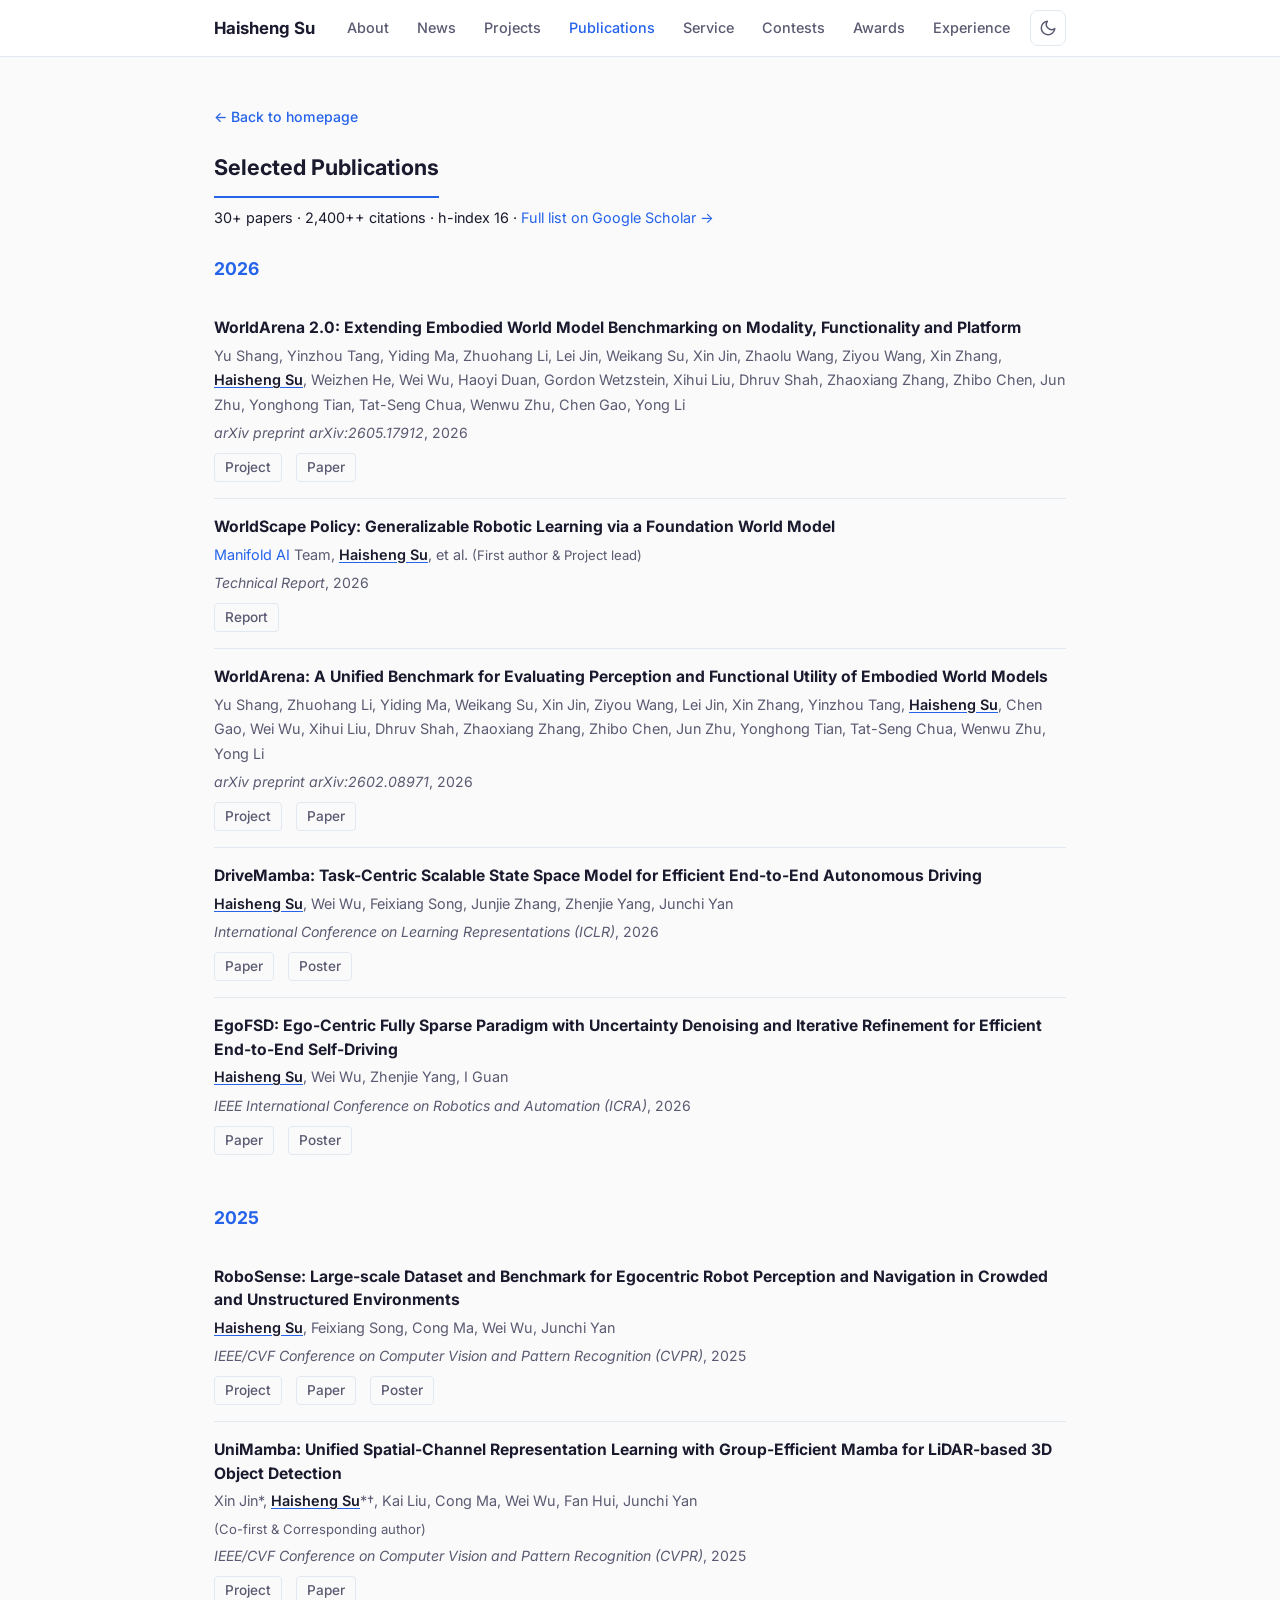
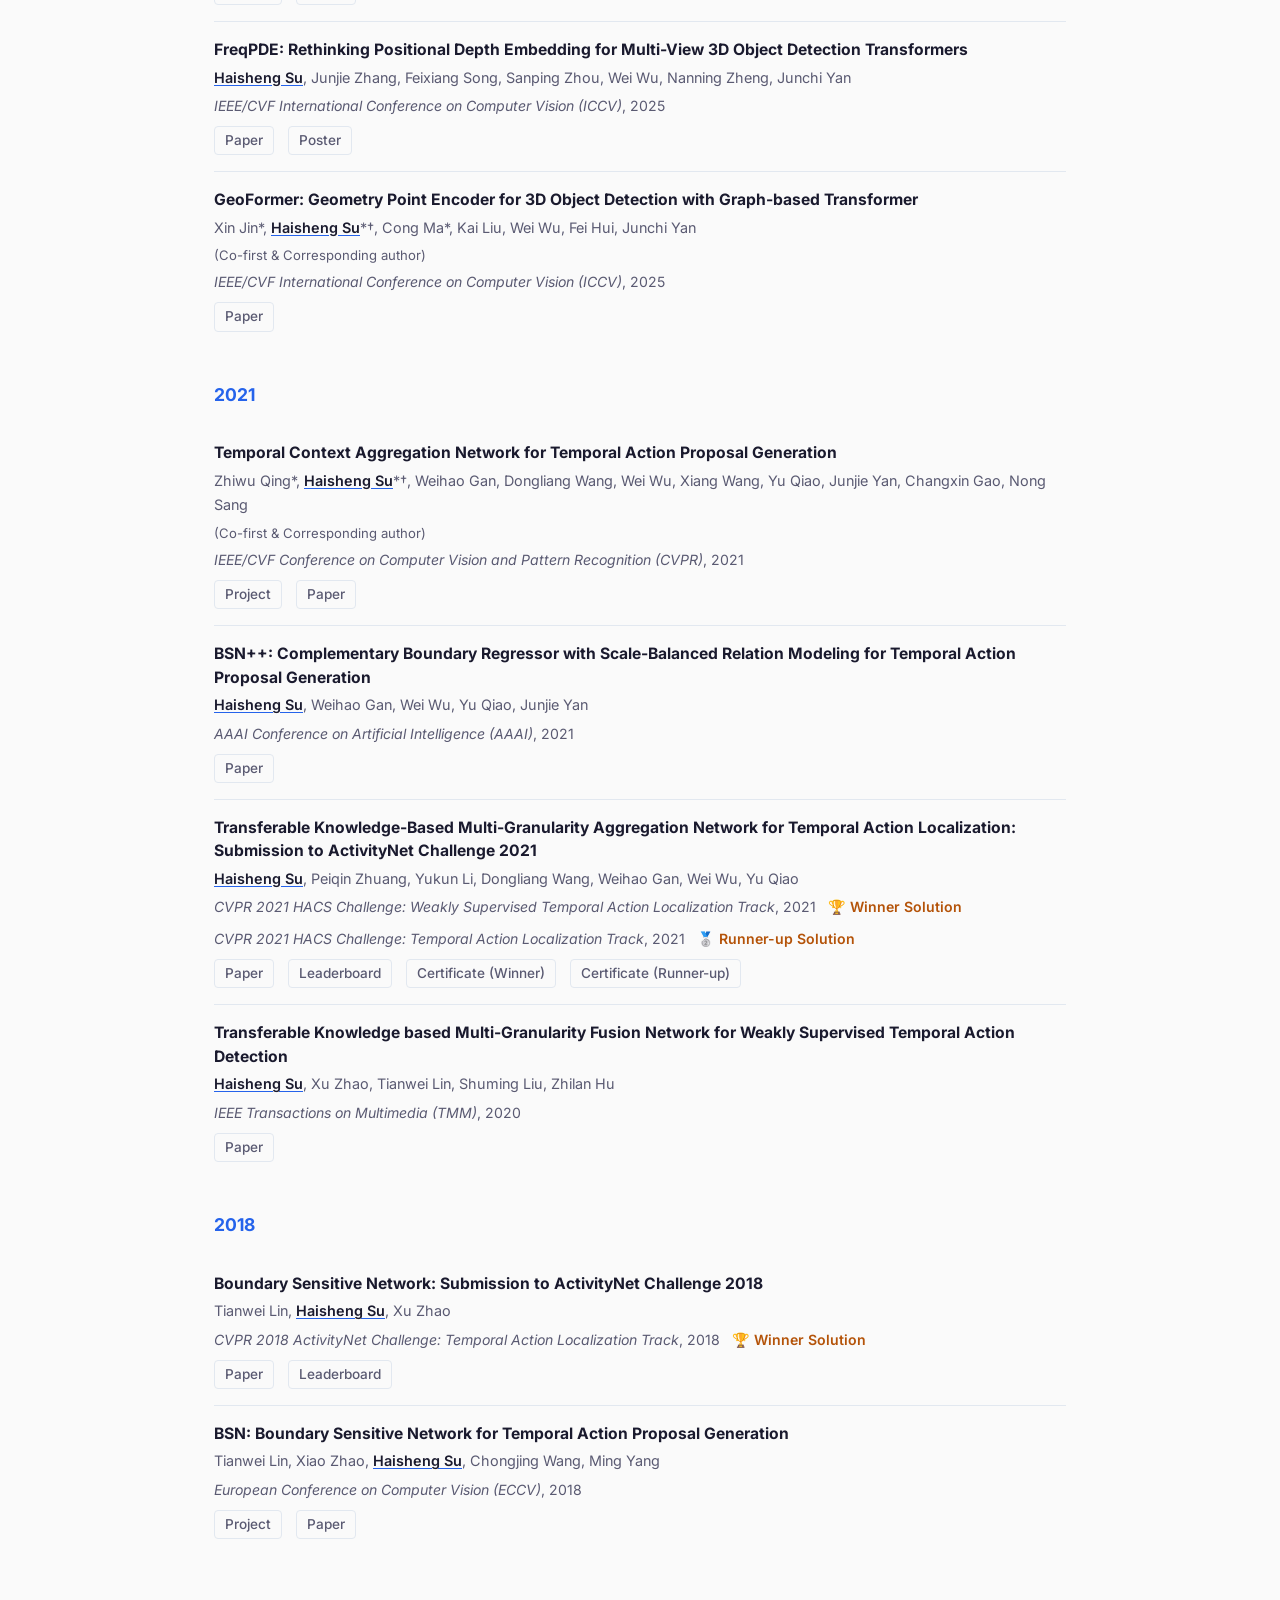
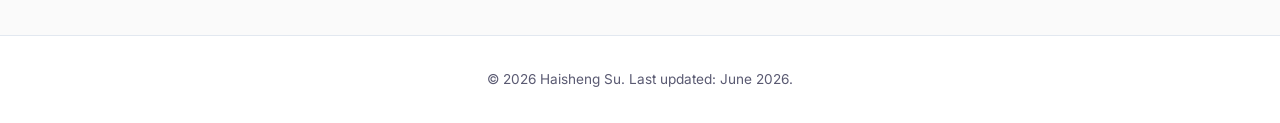
==== publications.html @ 778951d4 "update" ====
<!DOCTYPE html>
<html lang="en">
<head>
  <meta charset="UTF-8">
  <meta name="viewport" content="width=device-width, initial-scale=1.0">
  <meta name="description" content="Publications by Haisheng Su — Computer Vision, Autonomous Driving, and Embodied AI">
  <meta property="og:title" content="Selected Publications | Haisheng Su">
  <meta property="og:description" content="Full publication list — 30+ papers, 2,400++ citations">
  <meta property="og:image" content="assets/avatar.jpg">
  <title>Selected Publications | Haisheng Su</title>
  <link rel="icon" href="assets/avatar.jpg" type="image/jpeg">
  <link rel="stylesheet" href="css/style.css">
  <link rel="preconnect" href="https://fonts.googleapis.com">
  <link rel="preconnect" href="https://fonts.gstatic.com" crossorigin>
  <link href="https://fonts.googleapis.com/css2?family=Inter:wght@400;500;600;700&family=Noto+Sans+SC:wght@400;500;600;700&display=swap" rel="stylesheet">
  <script>
    (function () {
      if (localStorage.getItem('theme') === 'dark') {
        document.documentElement.setAttribute('data-theme', 'dark');
      }
    })();
  </script>
</head>
<body>
  <header class="site-header">
    <nav class="nav">
      <a href="index.html" class="nav-logo">Haisheng Su</a>
      <ul class="nav-links">
        <li><a href="index.html#about">About</a></li>
        <li><a href="index.html#news">News</a></li>
        <li><a href="index.html#projects">Projects</a></li>
        <li><a href="publications.html" class="nav-current">Publications</a></li>
        <li><a href="index.html#service">Service</a></li>
        <li><a href="index.html#contests">Contests</a></li>
        <li><a href="index.html#awards">Awards</a></li>
        <li><a href="index.html#experience">Experience</a></li>
      </ul>
      <div class="nav-actions">
        <button type="button" class="theme-toggle" aria-label="Switch to dark mode" aria-pressed="false" title="Toggle dark mode">
          <svg class="theme-toggle-icon theme-toggle-icon--moon" viewBox="0 0 24 24" aria-hidden="true">
            <path d="M21 12.79A9 9 0 1 1 11.21 3 7 7 0 0 0 21 12.79z"></path>
          </svg>
          <svg class="theme-toggle-icon theme-toggle-icon--sun" viewBox="0 0 24 24" aria-hidden="true">
            <circle cx="12" cy="12" r="5"></circle>
            <line x1="12" y1="1" x2="12" y2="3"></line>
            <line x1="12" y1="21" x2="12" y2="23"></line>
            <line x1="4.22" y1="4.22" x2="5.64" y2="5.64"></line>
            <line x1="18.36" y1="18.36" x2="19.78" y2="19.78"></line>
            <line x1="1" y1="12" x2="3" y2="12"></line>
            <line x1="21" y1="12" x2="23" y2="12"></line>
            <line x1="4.22" y1="19.78" x2="5.64" y2="18.36"></line>
            <line x1="18.36" y1="5.64" x2="19.78" y2="4.22"></line>
          </svg>
        </button>
        <button class="nav-toggle" aria-label="Toggle menu" aria-expanded="false">
          <span></span><span></span><span></span>
        </button>
      </div>
    </nav>
  </header>

  <main>
    <section class="section">
      <div class="container">
        <p class="page-back"><a href="index.html">← Back to homepage</a></p>
        <h1 class="section-title">Selected Publications</h1>
        <p class="section-subtitle">
          30+ papers · 2,400++ citations · h-index 16 ·
          <a href="https://scholar.google.com/citations?user=OFrMZh8AAAAJ" target="_blank" rel="noopener">Full list on Google Scholar →</a>
        </p>
        <div class="pub-group">
          <h3 class="pub-year">2026</h3>
          <article class="pub-item">
            <div class="pub-title">
              <strong>WorldArena 2.0: Extending Embodied World Model Benchmarking on Modality, Functionality and Platform</strong>
            </div>
            <div class="pub-authors">
              Yu Shang, Yinzhou Tang, Yiding Ma, Zhuohang Li, Lei Jin, Weikang Su, Xin Jin, Zhaolu Wang, Ziyou Wang, Xin Zhang, <span class="author-me">Haisheng Su</span>, Weizhen He, Wei Wu, Haoyi Duan, Gordon Wetzstein, Xihui Liu, Dhruv Shah, Zhaoxiang Zhang, Zhibo Chen, Jun Zhu, Yonghong Tian, Tat-Seng Chua, Wenwu Zhu, Chen Gao, Yong Li
            </div>
            <div class="pub-venue"><em>arXiv preprint arXiv:2605.17912</em>, 2026</div>
            <div class="pub-links">
              <a href="https://world-arena.ai/" target="_blank" rel="noopener">Project</a>
              <a href="https://arxiv.org/pdf/2605.17912v1" target="_blank" rel="noopener">Paper</a>
            </div>
          </article>
          <article class="pub-item">
            <div class="pub-title">
              <strong>WorldScape Policy: Generalizable Robotic Learning via a Foundation World Model</strong>
            </div>
            <div class="pub-authors">
              <a href="https://manifoldai.cn/" target="_blank" rel="noopener">Manifold AI</a> Team, <span class="author-me">Haisheng Su</span>, et al. <span class="pub-authors-note-inline">(First author &amp; Project lead)</span>
            </div>
            <div class="pub-venue"><em>Technical Report</em>, 2026</div>
            <div class="pub-links">
              <a href="#">Report</a>
            </div>
          </article>
          <article class="pub-item">
            <div class="pub-title">
              <strong>WorldArena: A Unified Benchmark for Evaluating Perception and Functional Utility of Embodied World Models</strong>
            </div>
            <div class="pub-authors">
              Yu Shang, Zhuohang Li, Yiding Ma, Weikang Su, Xin Jin, Ziyou Wang, Lei Jin, Xin Zhang, Yinzhou Tang, <span class="author-me">Haisheng Su</span>, Chen Gao, Wei Wu, Xihui Liu, Dhruv Shah, Zhaoxiang Zhang, Zhibo Chen, Jun Zhu, Yonghong Tian, Tat-Seng Chua, Wenwu Zhu, Yong Li
            </div>
            <div class="pub-venue"><em>arXiv preprint arXiv:2602.08971</em>, 2026</div>
            <div class="pub-links">
              <a href="https://world-arena.ai/" target="_blank" rel="noopener">Project</a>
              <a href="https://arxiv.org/abs/2602.08971" target="_blank" rel="noopener">Paper</a>
            </div>
          </article>
          <article class="pub-item">
            <div class="pub-title">
              <strong>DriveMamba: Task-Centric Scalable State Space Model for Efficient End-to-End Autonomous Driving</strong>
            </div>
            <div class="pub-authors">
              <span class="author-me">Haisheng Su</span>, Wei Wu, Feixiang Song, Junjie Zhang, Zhenjie Yang, Junchi Yan
            </div>
            <div class="pub-venue"><em>International Conference on Learning Representations (ICLR)</em>, 2026</div>
            <div class="pub-links">
              <a href="https://arxiv.org/abs/2602.13301" target="_blank" rel="noopener">Paper</a>
              <a href="assets/iclr2026_drivemamba_poster.pdf" target="_blank" rel="noopener">Poster</a>
            </div>
          </article>
          <article class="pub-item">
            <div class="pub-title">
              <strong>EgoFSD: Ego-Centric Fully Sparse Paradigm with Uncertainty Denoising and Iterative Refinement for Efficient End-to-End Self-Driving</strong>
            </div>
            <div class="pub-authors">
              <span class="author-me">Haisheng Su</span>, Wei Wu, Zhenjie Yang, I Guan
            </div>
            <div class="pub-venue"><em>IEEE International Conference on Robotics and Automation (ICRA)</em>, 2026</div>
            <div class="pub-links">
              <a href="https://arxiv.org/abs/2409.09777" target="_blank" rel="noopener">Paper</a>
              <a href="assets/icra2026_egofsd_poster.pdf" target="_blank" rel="noopener">Poster</a>
            </div>
          </article>
        </div>

        <div class="pub-group">
          <h3 class="pub-year">2025</h3>
          <article class="pub-item">
            <div class="pub-title">
              <strong>RoboSense: Large-scale Dataset and Benchmark for Egocentric Robot Perception and Navigation in Crowded and Unstructured Environments</strong>
            </div>
            <div class="pub-authors">
              <span class="author-me">Haisheng Su</span>, Feixiang Song, Cong Ma, Wei Wu, Junchi Yan
            </div>
            <div class="pub-venue"><em>IEEE/CVF Conference on Computer Vision and Pattern Recognition (CVPR)</em>, 2025</div>
            <div class="pub-links">
              <a href="https://github.com/suhaisheng/robosense" target="_blank" rel="noopener">Project</a>
              <a href="https://arxiv.org/abs/2408.15503" target="_blank" rel="noopener">Paper</a>
              <a href="assets/cvpr2025_robosense_poster.pdf" target="_blank" rel="noopener">Poster</a>
            </div>
          </article>
          <article class="pub-item">
            <div class="pub-title">
              <strong>UniMamba: Unified Spatial-Channel Representation Learning with Group-Efficient Mamba for LiDAR-based 3D Object Detection</strong>
            </div>
            <div class="pub-authors">
              Xin Jin*, <span class="author-me">Haisheng Su</span>*†, Kai Liu, Cong Ma, Wei Wu, Fan Hui, Junchi Yan
              <span class="pub-authors-note">(Co-first &amp; Corresponding author)</span>
            </div>
            <div class="pub-venue"><em>IEEE/CVF Conference on Computer Vision and Pattern Recognition (CVPR)</em>, 2025</div>
            <div class="pub-links">
              <a href="https://github.com/suhaisheng/UniMamba" target="_blank" rel="noopener">Project</a>
              <a href="https://arxiv.org/abs/2503.12009" target="_blank" rel="noopener">Paper</a>
            </div>
          </article>
          <article class="pub-item">
            <div class="pub-title">
              <strong>FreqPDE: Rethinking Positional Depth Embedding for Multi-View 3D Object Detection Transformers</strong>
            </div>
            <div class="pub-authors">
              <span class="author-me">Haisheng Su</span>, Junjie Zhang, Feixiang Song, Sanping Zhou, Wei Wu, Nanning Zheng, Junchi Yan
            </div>
            <div class="pub-venue"><em>IEEE/CVF International Conference on Computer Vision (ICCV)</em>, 2025</div>
            <div class="pub-links">
              <a href="#">Paper</a>
              <a href="assets/iccv2025_freqpde_poster.pdf" target="_blank" rel="noopener">Poster</a>
            </div>
          </article>
          <article class="pub-item">
            <div class="pub-title">
              <strong>GeoFormer: Geometry Point Encoder for 3D Object Detection with Graph-based Transformer</strong>
            </div>
            <div class="pub-authors">
              Xin Jin*, <span class="author-me">Haisheng Su</span>*†, Cong Ma*, Kai Liu, Wei Wu, Fei Hui, Junchi Yan
              <span class="pub-authors-note">(Co-first &amp; Corresponding author)</span>
            </div>
            <div class="pub-venue"><em>IEEE/CVF International Conference on Computer Vision (ICCV)</em>, 2025</div>
            <div class="pub-links">
              <a href="https://openaccess.thecvf.com/content/ICCV2025/papers/Jin_GeoFormer_Geometry_Point_Encoder_for_3D_Object_Detection_with_Graph-based_ICCV_2025_paper.pdf" target="_blank" rel="noopener">Paper</a>
            </div>
          </article>
        </div>

        <div class="pub-group">
          <h3 class="pub-year">2021</h3>
          <article class="pub-item">
            <div class="pub-title">
              <strong>Temporal Context Aggregation Network for Temporal Action Proposal Generation</strong>
            </div>
            <div class="pub-authors">
              Zhiwu Qing*, <span class="author-me">Haisheng Su</span>*†, Weihao Gan, Dongliang Wang, Wei Wu, Xiang Wang, Yu Qiao, Junjie Yan, Changxin Gao, Nong Sang
              <span class="pub-authors-note">(Co-first &amp; Corresponding author)</span>
            </div>
            <div class="pub-venue"><em>IEEE/CVF Conference on Computer Vision and Pattern Recognition (CVPR)</em>, 2021</div>
            <div class="pub-links">
              <a href="https://github.com/qinzhi-0110/Temporal-Context-Aggregation-Network-Pytorch" target="_blank" rel="noopener">Project</a>
              <a href="https://arxiv.org/abs/2103.13141" target="_blank" rel="noopener">Paper</a>
            </div>
          </article>
          <article class="pub-item">
            <div class="pub-title">
              <strong>BSN++: Complementary Boundary Regressor with Scale-Balanced Relation Modeling for Temporal Action Proposal Generation</strong>
            </div>
            <div class="pub-authors">
              <span class="author-me">Haisheng Su</span>, Weihao Gan, Wei Wu, Yu Qiao, Junjie Yan
            </div>
            <div class="pub-venue"><em>AAAI Conference on Artificial Intelligence (AAAI)</em>, 2021</div>
            <div class="pub-links">
              <a href="https://arxiv.org/abs/2009.07641" target="_blank" rel="noopener">Paper</a>
            </div>
          </article>
          <article class="pub-item">
            <div class="pub-title">
              <strong>Transferable Knowledge-Based Multi-Granularity Aggregation Network for Temporal Action Localization: Submission to ActivityNet Challenge 2021</strong>
            </div>
            <div class="pub-authors">
              <span class="author-me">Haisheng Su</span>, Peiqin Zhuang, Yukun Li, Dongliang Wang, Weihao Gan, Wei Wu, Yu Qiao
            </div>
            <div class="pub-venue">
              <em>CVPR 2021 HACS Challenge: Weakly Supervised Temporal Action Localization Track</em>, 2021
              <span class="pub-award">🏆 Winner Solution</span>
            </div>
            <div class="pub-venue">
              <em>CVPR 2021 HACS Challenge: Temporal Action Localization Track</em>, 2021
              <span class="pub-award">🥈 Runner-up Solution</span>
            </div>
            <div class="pub-links">
              <a href="http://hacs.csail.mit.edu/challenge/report_cvpr21/HaishengSu_hacs21_report.pdf" target="_blank" rel="noopener">Paper</a>
              <a href="http://hacs.csail.mit.edu/challenge.html" target="_blank" rel="noopener">Leaderboard</a>
              <a href="assets/certificates/cvpr2021_hacs_weakly_supervised_winner_certificate.pdf" target="_blank" rel="noopener">Certificate (Winner)</a>
              <a href="assets/certificates/cvpr2021_hacs_temporal_localization_runnerup_certificate.pdf" target="_blank" rel="noopener">Certificate (Runner-up)</a>
            </div>
          </article>
          <article class="pub-item">
            <div class="pub-title">
              <strong>Transferable Knowledge based Multi-Granularity Fusion Network for Weakly Supervised Temporal Action Detection</strong>
            </div>
            <div class="pub-authors">
              <span class="author-me">Haisheng Su</span>, Xu Zhao, Tianwei Lin, Shuming Liu, Zhilan Hu
            </div>
            <div class="pub-venue"><em>IEEE Transactions on Multimedia (TMM)</em>, 2020</div>
            <div class="pub-links">
              <a href="#">Paper</a>
            </div>
          </article>
        </div>

        <div class="pub-group">
          <h3 class="pub-year">2018</h3>
          <article class="pub-item">
            <div class="pub-title">
              <strong>Boundary Sensitive Network: Submission to ActivityNet Challenge 2018</strong>
            </div>
            <div class="pub-authors">
              Tianwei Lin, <span class="author-me">Haisheng Su</span>, Xu Zhao
            </div>
            <div class="pub-venue">
              <em>CVPR 2018 ActivityNet Challenge: Temporal Action Localization Track</em>, 2018
              <span class="pub-award">🏆 Winner Solution</span>
            </div>
            <div class="pub-links">
              <a href="#">Paper</a>
              <a href="https://arxiv.org/abs/1808.03766" target="_blank" rel="noopener">Leaderboard</a>
            </div>
          </article>
          <article class="pub-item">
            <div class="pub-title">
              <strong>BSN: Boundary Sensitive Network for Temporal Action Proposal Generation</strong>
            </div>
            <div class="pub-authors">
              Tianwei Lin, Xiao Zhao, <span class="author-me">Haisheng Su</span>, Chongjing Wang, Ming Yang
            </div>
            <div class="pub-venue"><em>European Conference on Computer Vision (ECCV)</em>, 2018</div>
            <div class="pub-links">
              <a href="https://github.com/wzmsltw/BSN-boundary-sensitive-network.pytorch" target="_blank" rel="noopener">Project</a>
              <a href="https://arxiv.org/abs/1806.02964" target="_blank" rel="noopener">Paper</a>
            </div>
          </article>
        </div>
      </div>
    </section>
  </main>

  <footer class="site-footer">
    <div class="container">
      <p>© 2026 Haisheng Su. Last updated: June 2026.</p>
    </div>
  </footer>

  <script src="js/main.js"></script>
</body>
</html>
---- css/style.css ----
/* ===== Variables ===== */
:root {
  --color-bg: #fafafa;
  --color-bg-alt: #f0f2f5;
  --color-surface: #ffffff;
  --color-text: #1a1a2e;
  --color-text-muted: #5a5a72;
  --color-accent: #2563eb;
  --color-accent-hover: #1d4ed8;
  --color-border: #e2e8f0;
  --color-highlight: #fef3c7;
  --color-new: #dc2626;
  --color-header-bg: rgba(255, 255, 255, 0.92);
  --color-tag-bg: #eff6ff;
  --color-card-media-bg: #ffffff;
  --color-map-bg: #eef2f7;
  --font-sans: 'Inter', 'Noto Sans SC', -apple-system, BlinkMacSystemFont, sans-serif;
  --max-width: 900px;
  --radius: 10px;
  --shadow: 0 1px 3px rgba(0, 0, 0, 0.06), 0 4px 12px rgba(0, 0, 0, 0.04);
  --transition: 0.2s ease;
}

[data-theme="dark"] {
  --color-bg: #0f1117;
  --color-bg-alt: #171b24;
  --color-surface: #1c2130;
  --color-text: #e8eaf0;
  --color-text-muted: #9aa3b5;
  --color-accent: #60a5fa;
  --color-accent-hover: #93c5fd;
  --color-border: #2d3548;
  --color-highlight: #3d3520;
  --color-new: #f87171;
  --color-header-bg: rgba(28, 33, 48, 0.92);
  --color-tag-bg: #1e3a5f;
  --color-card-media-bg: #141820;
  --color-map-bg: #1a2030;
  --shadow: 0 1px 3px rgba(0, 0, 0, 0.35), 0 4px 12px rgba(0, 0, 0, 0.25);
  color-scheme: dark;
}

/* ===== Reset & Base ===== */
*, *::before, *::after {
  box-sizing: border-box;
  margin: 0;
  padding: 0;
}

html {
  scroll-behavior: smooth;
  scroll-padding-top: 72px;
  color-scheme: light;
}

body {
  font-family: var(--font-sans);
  font-size: 16px;
  line-height: 1.7;
  color: var(--color-text);
  background: var(--color-bg);
  -webkit-font-smoothing: antialiased;
  transition: background-color var(--transition), color var(--transition);
}

a {
  color: var(--color-accent);
  text-decoration: none;
  transition: color var(--transition);
}

a:hover {
  color: var(--color-accent-hover);
  text-decoration: underline;
}

img {
  max-width: 100%;
  height: auto;
  display: block;
}

.container {
  max-width: var(--max-width);
  margin: 0 auto;
  padding: 0 24px;
}

/* Justified body text */
.prose p,
.card p,
.news-content,
.service-content,
.award-content p,
.timeline-content p {
  text-align: justify;
  text-justify: inter-word;
  hyphens: auto;
}

/* ===== Header / Nav ===== */
.site-header {
  position: sticky;
  top: 0;
  z-index: 100;
  background: var(--color-header-bg);
  backdrop-filter: blur(12px);
  border-bottom: 1px solid var(--color-border);
  transition: background var(--transition), border-color var(--transition);
}

.nav {
  max-width: var(--max-width);
  margin: 0 auto;
  padding: 0 24px;
  display: flex;
  align-items: center;
  gap: 20px;
  height: 56px;
}

.nav-logo {
  flex-shrink: 0;
  font-weight: 700;
  font-size: 1.05rem;
  color: var(--color-text);
  text-decoration: none;
}

.nav-logo:hover {
  color: var(--color-accent);
  text-decoration: none;
}

.nav-links {
  display: flex;
  gap: 28px;
  list-style: none;
  margin-left: auto;
}

.nav-links a {
  color: var(--color-text-muted);
  font-size: 0.9rem;
  font-weight: 500;
  text-decoration: none;
}

.nav-links a:hover {
  color: var(--color-accent);
}

.nav-actions {
  display: flex;
  align-items: center;
  gap: 10px;
  flex-shrink: 0;
}

.theme-toggle {
  display: flex;
  align-items: center;
  justify-content: center;
  width: 36px;
  height: 36px;
  padding: 0;
  border: 1px solid var(--color-border);
  border-radius: 8px;
  background: var(--color-surface);
  color: var(--color-text-muted);
  cursor: pointer;
  transition: color var(--transition), border-color var(--transition), background var(--transition);
}

.theme-toggle:hover {
  color: var(--color-accent);
  border-color: var(--color-accent);
}

.theme-toggle-icon {
  width: 18px;
  height: 18px;
  fill: none;
  stroke: currentColor;
  stroke-width: 2;
  stroke-linecap: round;
  stroke-linejoin: round;
}

.theme-toggle-icon--sun {
  display: none;
}

[data-theme="dark"] .theme-toggle-icon--moon {
  display: none;
}

[data-theme="dark"] .theme-toggle-icon--sun {
  display: block;
}

.nav-toggle {
  display: none;
  flex-direction: column;
  gap: 5px;
  background: none;
  border: none;
  cursor: pointer;
  padding: 4px;
}

.nav-toggle span {
  display: block;
  width: 22px;
  height: 2px;
  background: var(--color-text);
  border-radius: 2px;
  transition: var(--transition);
}

/* ===== Hero ===== */
.hero {
  padding: 48px 0 40px;
  background: var(--color-surface);
  border-bottom: 1px solid var(--color-border);
}

.hero-grid {
  display: grid;
  grid-template-columns: 210px minmax(0, 1fr);
  gap: 28px;
  align-items: start;
}

.hero-sidebar {
  display: flex;
  flex-direction: column;
  gap: 10px;
  width: 210px;
  min-width: 210px;
  max-width: 210px;
  flex-shrink: 0;
  overflow: hidden;
}

.hero-photo {
  width: 180px;
}

.hero-content {
  min-width: 0;
}

.hero-photo img {
  width: 180px;
  height: 180px;
  object-fit: cover;
  object-position: top center;
  border-radius: var(--radius);
  box-shadow: var(--shadow);
}

.avatar-placeholder {
  display: none;
  width: 180px;
  height: 180px;
  border-radius: var(--radius);
  background: linear-gradient(135deg, #dbeafe, #bfdbfe);
  color: var(--color-accent);
  font-size: 3rem;
  font-weight: 700;
  align-items: center;
  justify-content: center;
  box-shadow: var(--shadow);
}

.hero-content h1 {
  font-size: 2rem;
  font-weight: 700;
  letter-spacing: -0.02em;
  margin-bottom: 16px;
}

.name-cn-paren {
  font-family: inherit;
  font-weight: 500;
  font-size: 0.92em;
  color: var(--color-text-muted);
}

.name-cn-text {
  font-family: KaiTi, "Kaiti SC", "STKaiti", "SimKai", "AR PL UKai CN", "楷体", serif;
  font-weight: normal;
  font-size: 0.98em;
  color: var(--color-text-muted);
  letter-spacing: 0.02em;
}

.bio-contact {
  margin-top: 14px;
  margin-bottom: 0;
  font-size: 0.95rem;
  color: var(--color-text-muted);
  text-align: left !important;
}

.bio-contact a {
  font-style: italic;
}

.bio-highlight {
  margin-top: 10px;
  margin-bottom: 0;
  font-size: 0.95rem;
  text-align: left !important;
}

.bio-highlight strong {
  color: #c41e3a;
  font-weight: 700;
  font-style: italic;
  text-decoration: underline;
  text-underline-offset: 3px;
}

.topic-red {
  color: #c41e3a;
  font-weight: 600;
}

.hero-meta {
  display: flex;
  flex-direction: column;
  gap: 4px;
  width: 100%;
}

.hero-location {
  display: flex;
  align-items: center;
  gap: 6px;
}

.hero-location::before {
  content: "";
  flex-shrink: 0;
  width: 12px;
  height: 12px;
  background-color: var(--color-accent);
  mask: url("data:image/svg+xml,%3Csvg xmlns='http://www.w3.org/2000/svg' viewBox='0 0 24 24' fill='none' stroke='black' stroke-width='2' stroke-linecap='round' stroke-linejoin='round'%3E%3Cpath d='M12 21s7-4.5 7-11a7 7 0 1 0-14 0c0 6.5 7 11 7 11z'/%3E%3Ccircle cx='12' cy='10' r='2.5'/%3E%3C/svg%3E") center / contain no-repeat;
  -webkit-mask: url("data:image/svg+xml,%3Csvg xmlns='http://www.w3.org/2000/svg' viewBox='0 0 24 24' fill='none' stroke='black' stroke-width='2' stroke-linecap='round' stroke-linejoin='round'%3E%3Cpath d='M12 21s7-4.5 7-11a7 7 0 1 0-14 0c0 6.5 7 11 7 11z'/%3E%3Ccircle cx='12' cy='10' r='2.5'/%3E%3C/svg%3E") center / contain no-repeat;
}

.hero-role,
.hero-location,
.hero-email {
  font-size: 0.84rem;
  line-height: 1.45;
  color: var(--color-text-muted);
  margin: 0;
  white-space: normal;
  overflow-wrap: break-word;
  word-break: break-word;
}

.hero-role-wrap {
  white-space: normal;
}

.hero-role-primary {
  color: var(--color-text);
  font-size: 0.88rem;
}

.hero-role-detail {
  font-size: 0.82rem;
}

.hero-role-detail a {
  color: var(--color-accent);
}

.hero-role-focus {
  font-size: 0.8rem;
  font-style: italic;
  color: var(--color-text-muted);
}

.hero-role-label {
  font-size: 0.72rem;
  font-weight: 600;
  letter-spacing: 0.04em;
  text-transform: uppercase;
  color: var(--color-text-muted);
  margin-bottom: 2px;
}

.hero-role-muted {
  color: var(--color-text-muted);
}

.hero-role-muted.hero-role-primary {
  color: var(--color-text-muted);
  font-size: 0.84rem;
}

.hero-meta-divider {
  height: 1px;
  background: var(--color-border);
  margin: 8px 0;
}

.hero-email a {
  color: var(--color-accent);
}

.hero-links {
  display: flex;
  flex-direction: row;
  gap: 10px;
  margin: 4px 0 0;
  width: 100%;
}

.hero-social-link {
  display: inline-flex;
  align-items: center;
  justify-content: center;
  width: 34px;
  height: 34px;
  border: 1px solid var(--color-border);
  border-radius: 8px;
  color: var(--color-text-muted);
  background: var(--color-surface);
  text-decoration: none;
  transition: color var(--transition), border-color var(--transition), background var(--transition);
}

.hero-social-link:hover {
  color: var(--color-accent);
  border-color: var(--color-accent);
  text-decoration: none;
}

.hero-social-icon {
  width: 18px;
  height: 18px;
  fill: currentColor;
}

.hero-social-icon--scholar {
  width: 20px;
  height: 20px;
}

.hero-social-link--scholar:hover {
  color: #4285f4;
  border-color: #4285f4;
}

.hero-bio {
  margin-top: 0;
}

.hero-bio p:first-child {
  margin-top: 0;
}

.hero-bio p {
  margin-bottom: 12px;
  color: var(--color-text);
}

.rep-project-list {
  margin: 0 0 12px;
  padding-left: 1.4em;
  list-style: disc;
  font-size: 0.95rem;
  color: var(--color-text);
}

.rep-project-list li {
  margin-bottom: 6px;
  padding-left: 0.25em;
  line-height: 1.55;
  text-align: justify;
  text-justify: inter-word;
}

.rep-project-list li:last-child {
  margin-bottom: 0;
}

.research-interests {
  margin-top: 16px;
  padding: 12px 16px;
  background: var(--color-bg-alt);
  border-radius: var(--radius);
  border-left: 3px solid var(--color-accent);
  font-size: 0.95rem;
  text-align: justify;
  text-justify: inter-word;
}

/* ===== Sections ===== */
.section {
  padding: 48px 0;
}

.section-alt {
  background: var(--color-bg-alt);
}

.section-title {
  font-size: 1.35rem;
  font-weight: 700;
  margin-bottom: 24px;
  padding-bottom: 10px;
  border-bottom: 2px solid var(--color-accent);
  display: inline-block;
}

.section-subtitle {
  margin-top: -16px;
  margin-bottom: 24px;
  font-size: 0.9rem;
}

.publications-intro {
  max-width: 720px;
  margin: 0;
}

.publications-intro a {
  font-weight: 600;
}

.section-note {
  margin-top: 16px;
  font-size: 0.88rem;
  color: var(--color-text-muted);
}

/* ===== News ===== */
.news-list {
  list-style: none;
}

.news-item {
  display: flex;
  gap: 16px;
  padding: 12px 0;
  border-bottom: 1px solid var(--color-border);
  align-items: baseline;
}

.news-item:last-child {
  border-bottom: none;
}

.news-date {
  flex-shrink: 0;
  width: 90px;
  font-size: 0.88rem;
  font-weight: 600;
  color: var(--color-text-muted);
}

.news-content {
  flex: 1;
  font-size: 0.95rem;
}

.badge {
  display: inline-block;
  font-size: 0.7rem;
  font-weight: 700;
  color: #fff;
  background: var(--color-new);
  padding: 1px 6px;
  border-radius: 4px;
  margin-left: 6px;
  vertical-align: middle;
  letter-spacing: 0.03em;
}

.news-new .news-content {
  background: var(--color-highlight);
  padding: 4px 8px;
  border-radius: 4px;
  margin: -4px -8px;
}

/* ===== Project Cards ===== */
.card-grid {
  display: grid;
  gap: 20px;
}

.card {
  display: grid;
  grid-template-columns: min(280px, 36%) minmax(0, 1fr);
  grid-template-areas: "media body";
  gap: 20px;
  align-items: start;
  background: var(--color-surface);
  border: 1px solid var(--color-border);
  border-radius: var(--radius);
  padding: 20px 24px;
  box-shadow: var(--shadow);
  transition: transform var(--transition), box-shadow var(--transition);
}

.card-media {
  grid-area: media;
  align-self: start;
  background: var(--color-card-media-bg);
  border: 1px solid var(--color-border);
  border-radius: 8px;
  padding: 6px;
  line-height: 0;
}

img.card-thumb {
  display: block;
  width: 100%;
  height: auto;
  max-width: 100%;
  border-radius: 4px;
  background: var(--color-card-media-bg);
}

.card--stretch-media {
  align-items: stretch;
}

.card--stretch-media .card-media {
  align-self: stretch;
  display: flex;
  align-items: center;
  justify-content: center;
}

.card--stretch-media img.card-thumb {
  width: 100%;
  height: 100%;
  object-fit: contain;
  object-position: center center;
}

.card-body {
  grid-area: body;
  display: flex;
  flex-direction: column;
  justify-content: center;
  min-width: 0;
}

.card:hover {
  transform: translateY(-2px);
  box-shadow: 0 4px 16px rgba(0, 0, 0, 0.08);
}

.card-header {
  display: flex;
  align-items: center;
  justify-content: space-between;
  margin-bottom: 10px;
  flex-wrap: wrap;
  gap: 8px;
}

.card-header h3 {
  font-size: 1.1rem;
  font-weight: 600;
}

.card-tag {
  font-size: 0.78rem;
  font-weight: 500;
  color: var(--color-accent);
  background: var(--color-tag-bg);
  padding: 2px 10px;
  border-radius: 20px;
}

.card p {
  font-size: 0.93rem;
  color: var(--color-text-muted);
  margin-bottom: 14px;
}

.card-links {
  display: flex;
  gap: 16px;
  font-size: 0.88rem;
  font-weight: 500;
}

/* ===== Publications ===== */
.pub-group {
  margin-bottom: 32px;
}

.pub-year {
  font-size: 1.1rem;
  font-weight: 700;
  color: var(--color-accent);
  margin-bottom: 16px;
}

.pub-item {
  padding: 16px 0;
  border-bottom: 1px solid var(--color-border);
}

.pub-item:last-child {
  border-bottom: none;
}

.pub-title {
  font-size: 0.98rem;
  margin-bottom: 4px;
  line-height: 1.5;
}

.pub-authors {
  font-size: 0.9rem;
  color: var(--color-text-muted);
  margin-bottom: 4px;
}

.pub-authors-note {
  display: block;
  margin-top: 4px;
  font-size: 0.82rem;
  color: var(--color-text-muted);
}

.pub-authors-note-inline {
  font-size: 0.82rem;
  color: var(--color-text-muted);
}

.author-me {
  font-weight: 600;
  color: var(--color-text);
  text-decoration: underline;
  text-decoration-color: var(--color-accent);
  text-underline-offset: 2px;
}

.pub-venue {
  font-size: 0.88rem;
  color: var(--color-text-muted);
  margin-bottom: 8px;
}

.pub-award {
  margin-left: 8px;
  font-style: normal;
  font-weight: 600;
  color: #b45309;
}

.pub-links {
  display: flex;
  gap: 14px;
  font-size: 0.85rem;
  font-weight: 500;
}

.pub-links a {
  padding: 2px 10px;
  border: 1px solid var(--color-border);
  border-radius: 4px;
  color: var(--color-text-muted);
  text-decoration: none;
  transition: all var(--transition);
}

.pub-links a:hover {
  border-color: var(--color-accent);
  color: var(--color-accent);
  background: var(--color-tag-bg);
}

/* ===== Page utilities ===== */
.page-back {
  margin-bottom: 20px;
  font-size: 0.88rem;
}

.page-back a {
  color: var(--color-accent);
  font-weight: 500;
}

.page-back a:hover {
  text-decoration: underline;
}

.nav-links a.nav-current {
  color: var(--color-accent);
}

/* ===== Academic Service ===== */
.service-group {
  margin-bottom: 28px;
}

.service-group:last-child {
  margin-bottom: 0;
}

.service-category {
  font-size: 0.95rem;
  font-weight: 600;
  color: var(--color-text);
  margin-bottom: 10px;
  padding-left: 12px;
  border-left: 3px solid var(--color-accent);
}

.service-list {
  list-style: none;
}

.service-item {
  display: flex;
  gap: 16px;
  padding: 10px 0;
  border-bottom: 1px solid var(--color-border);
  align-items: baseline;
}

.service-item:last-child {
  border-bottom: none;
}

.service-item--full {
  display: block;
}

.service-item--full .service-content {
  line-height: 1.55;
}

.service-year {
  flex-shrink: 0;
  width: 110px;
  font-size: 0.85rem;
  font-weight: 600;
  color: var(--color-text-muted);
}

.service-content {
  flex: 1;
  font-size: 0.93rem;
}

/* ===== Awards ===== */
.awards-group + .awards-group {
  margin-top: 48px;
}

.awards-list {
  list-style: none;
}

.award-item {
  display: flex;
  gap: 16px;
  padding: 14px 0;
  border-bottom: 1px solid var(--color-border);
  align-items: start;
}

.award-item:last-child {
  border-bottom: none;
}

.award-year {
  flex-shrink: 0;
  width: 56px;
  font-size: 0.88rem;
  font-weight: 700;
  color: var(--color-accent);
  background: var(--color-tag-bg);
  padding: 4px 0;
  text-align: center;
  border-radius: 6px;
}

.award-content strong {
  font-size: 0.98rem;
  display: block;
  margin-bottom: 2px;
}

.award-content p {
  font-size: 0.9rem;
  color: var(--color-text-muted);
}

/* ===== Timeline ===== */
.two-col {
  display: grid;
  grid-template-columns: 1fr 1fr;
  gap: 48px;
}

.timeline {
  list-style: none;
}

.timeline-item {
  display: flex;
  gap: 16px;
  padding: 14px 0;
  border-bottom: 1px solid var(--color-border);
}

.timeline-item:last-child {
  border-bottom: none;
}

.timeline-meta {
  flex-shrink: 0;
  width: 148px;
  display: flex;
  flex-direction: column;
  align-items: center;
  gap: 10px;
}

.timeline-date {
  width: 100%;
  font-size: 0.85rem;
  font-weight: 600;
  color: var(--color-text-muted);
  line-height: 1.4;
  text-align: center;
}

.timeline-logo {
  width: 72px;
  height: 72px;
  object-fit: contain;
  display: block;
}

.timeline-logo--wide {
  width: 96px;
  height: 44px;
}

.timeline-content {
  flex: 1;
  font-size: 0.93rem;
}

.timeline-content p {
  margin-top: 4px;
  color: var(--color-text-muted);
  font-size: 0.88rem;
}

/* ===== Footer ===== */
.site-footer {
  padding: 32px 0;
  text-align: center;
  font-size: 0.85rem;
  color: var(--color-text-muted);
  border-top: 1px solid var(--color-border);
  background: var(--color-surface);
}

.footer-note {
  margin-top: 6px;
  font-size: 0.8rem;
}

.footer-stats {
  margin-top: 14px;
  padding-top: 14px;
  border-top: 1px solid var(--color-border);
}

.footer-stats-row {
  display: flex;
  flex-wrap: wrap;
  justify-content: center;
  align-items: center;
  gap: 6px 10px;
  margin-top: 6px;
  font-size: 0.8rem;
  color: var(--color-text-muted);
}

.footer-stats-row:first-child {
  margin-top: 0;
}

.footer-stats-row strong {
  color: var(--color-text);
  font-weight: 600;
}

.footer-stats-sep {
  opacity: 0.45;
}

.footer-stats-countries {
  max-width: 640px;
  margin-left: auto;
  margin-right: auto;
  line-height: 1.6;
}

#stat-countries-list {
  margin-left: 4px;
}

.visitor-map-wrap {
  margin-top: 16px;
}

.visitor-map-title {
  margin-bottom: 10px;
  font-size: 0.82rem;
  font-weight: 600;
  color: var(--color-text);
}

.visitor-map {
  width: min(100%, 720px);
  height: 260px;
  margin: 0 auto;
  border: 1px solid var(--color-border);
  border-radius: var(--radius);
  overflow: hidden;
  background: var(--color-map-bg);
}

.visitor-map-legend {
  display: flex;
  flex-wrap: wrap;
  justify-content: center;
  gap: 8px 16px;
  margin-top: 10px;
  font-size: 0.75rem;
  color: var(--color-text-muted);
}

.visitor-map-legend-item {
  display: inline-flex;
  align-items: center;
  gap: 6px;
}

.visitor-map-dot {
  width: 10px;
  height: 10px;
  border-radius: 50%;
}

.visitor-map-dot--region {
  background: rgba(37, 99, 235, 0.75);
  border: 1px solid #1d4ed8;
}

.visitor-map-dot--you {
  background: #dc2626;
  border: 2px solid var(--color-surface);
  box-shadow: 0 0 0 1px #dc2626;
}

.visitor-map .leaflet-control-attribution {
  font-size: 0.65rem;
}

/* ===== Responsive ===== */
@media (max-width: 768px) {
  .nav-toggle {
    display: flex;
  }

  .nav-links {
    display: none;
    position: absolute;
    top: 56px;
    left: 0;
    right: 0;
    margin-left: 0;
    flex-direction: column;
    gap: 0;
    background: var(--color-surface);
    border-bottom: 1px solid var(--color-border);
    padding: 8px 0;
    box-shadow: var(--shadow);
  }

  .nav-links.open {
    display: flex;
  }

  .nav-links li a {
    display: block;
    padding: 10px 24px;
  }

  .hero-grid {
    grid-template-columns: 1fr;
    gap: 28px;
  }

  .hero-sidebar {
    width: 100%;
    min-width: 0;
    max-width: 280px;
    margin: 0 auto;
    align-items: center;
    text-align: center;
    overflow: visible;
  }

  .hero-meta {
    align-items: center;
    width: 100%;
  }

  .hero-role,
  .hero-location,
  .hero-email {
    white-space: normal;
    text-align: center;
  }

  .hero-content {
    width: 100%;
    text-align: left;
  }

  .hero-content h1 {
    text-align: center;
    margin-bottom: 20px;
  }

  .hero-links {
    justify-content: center;
    gap: 12px;
  }

  .research-interests {
    text-align: justify;
  }

  .news-item {
    flex-direction: column;
    gap: 4px;
  }

  .news-date {
    width: auto;
  }

  .two-col {
    grid-template-columns: 1fr;
    gap: 32px;
  }

  .timeline-item {
    flex-direction: column;
    gap: 4px;
  }

  .timeline-meta {
    width: auto;
    flex-direction: row;
    align-items: center;
    gap: 12px;
  }

  .timeline-date {
    width: auto;
    text-align: left;
  }

  .timeline-logo {
    width: 56px;
    height: 56px;
  }

  .timeline-logo--wide {
    width: 80px;
    height: 36px;
  }

  .service-item {
    flex-direction: column;
    gap: 4px;
  }

  .service-year {
    width: auto;
  }

  .award-item {
    flex-direction: column;
    gap: 8px;
  }

  .award-year {
    width: fit-content;
    padding: 4px 10px;
  }

  .visitor-map {
    height: 220px;
  }
}

@media (max-width: 480px) {
  .card {
    grid-template-columns: 1fr;
    gap: 12px;
    padding: 16px;
  }

  .card-media {
    max-width: 100%;
  }

  .card--stretch-media {
    align-items: start;
  }

  .card--stretch-media .card-media {
    align-self: start;
    display: block;
  }

  .card--stretch-media img.card-thumb {
    height: auto;
  }

  .hero-content h1 {
    font-size: 1.6rem;
  }

  .section {
    padding: 36px 0;
  }
}
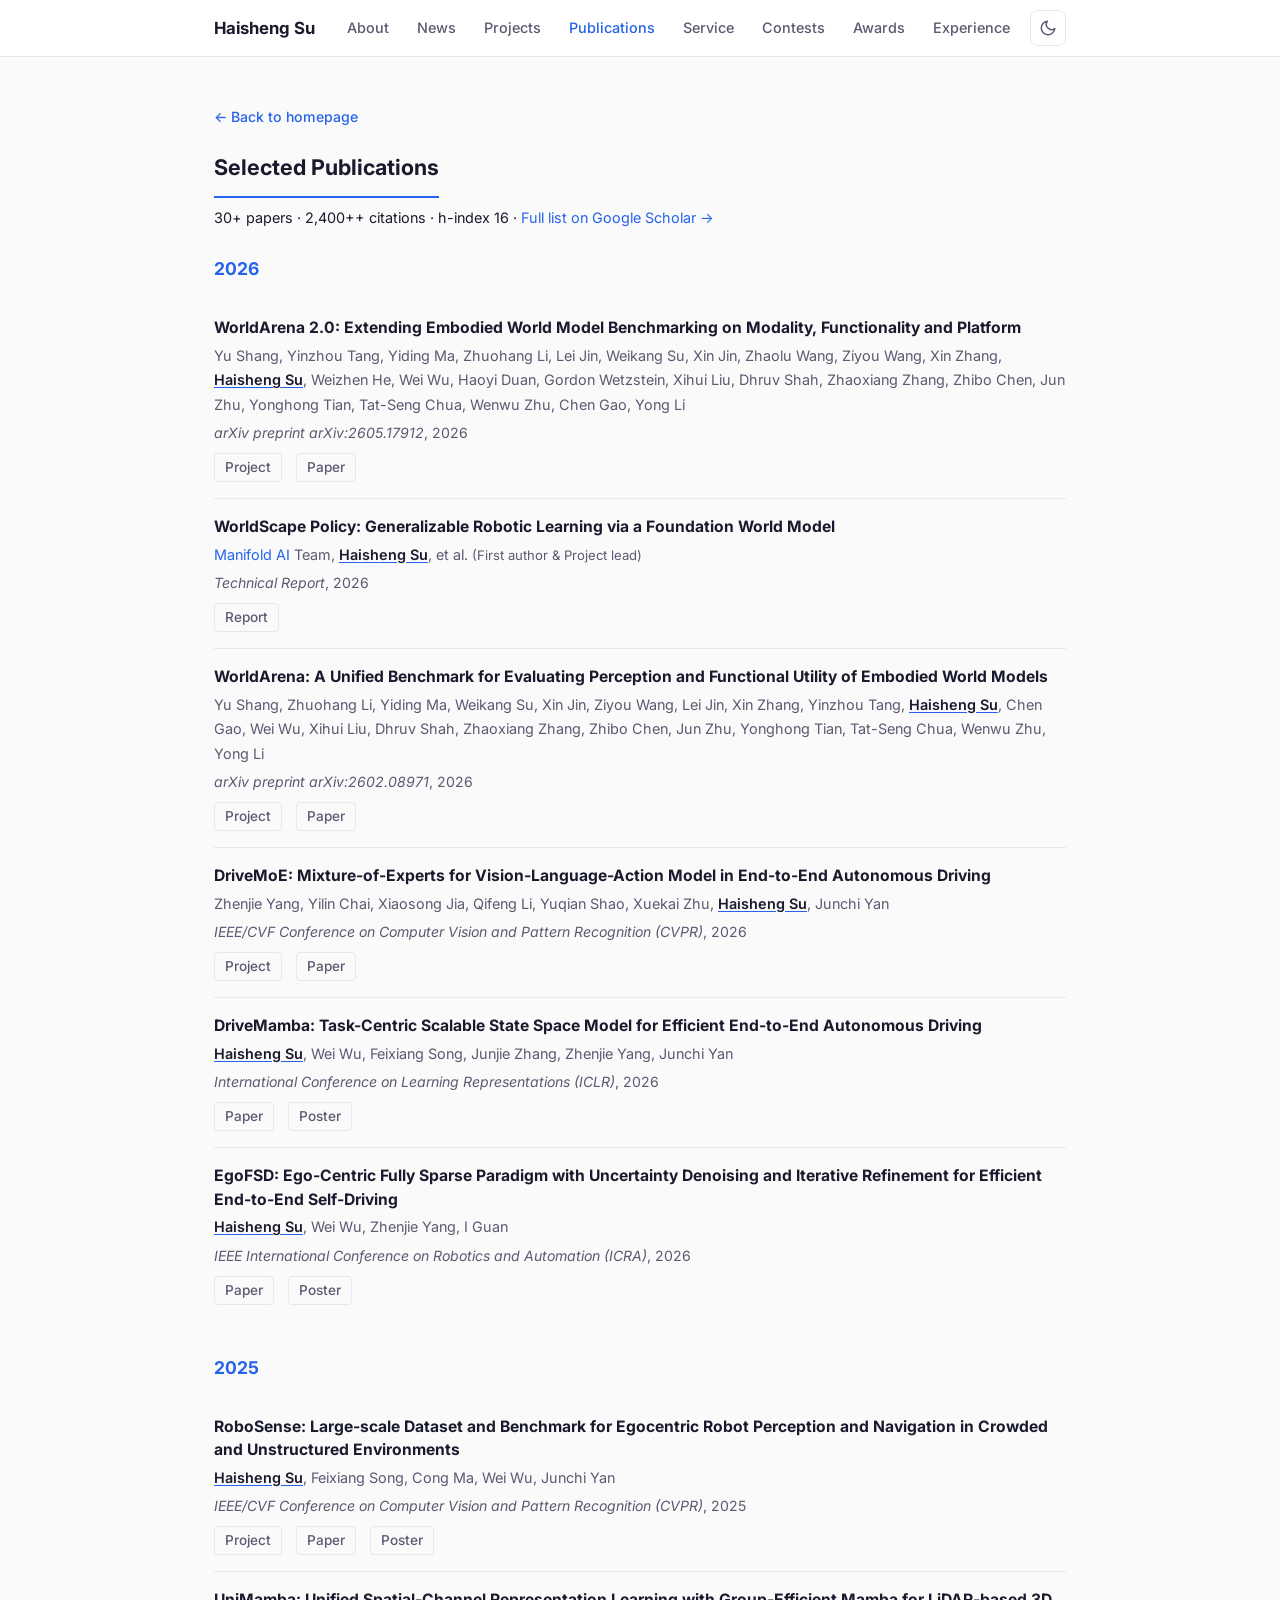
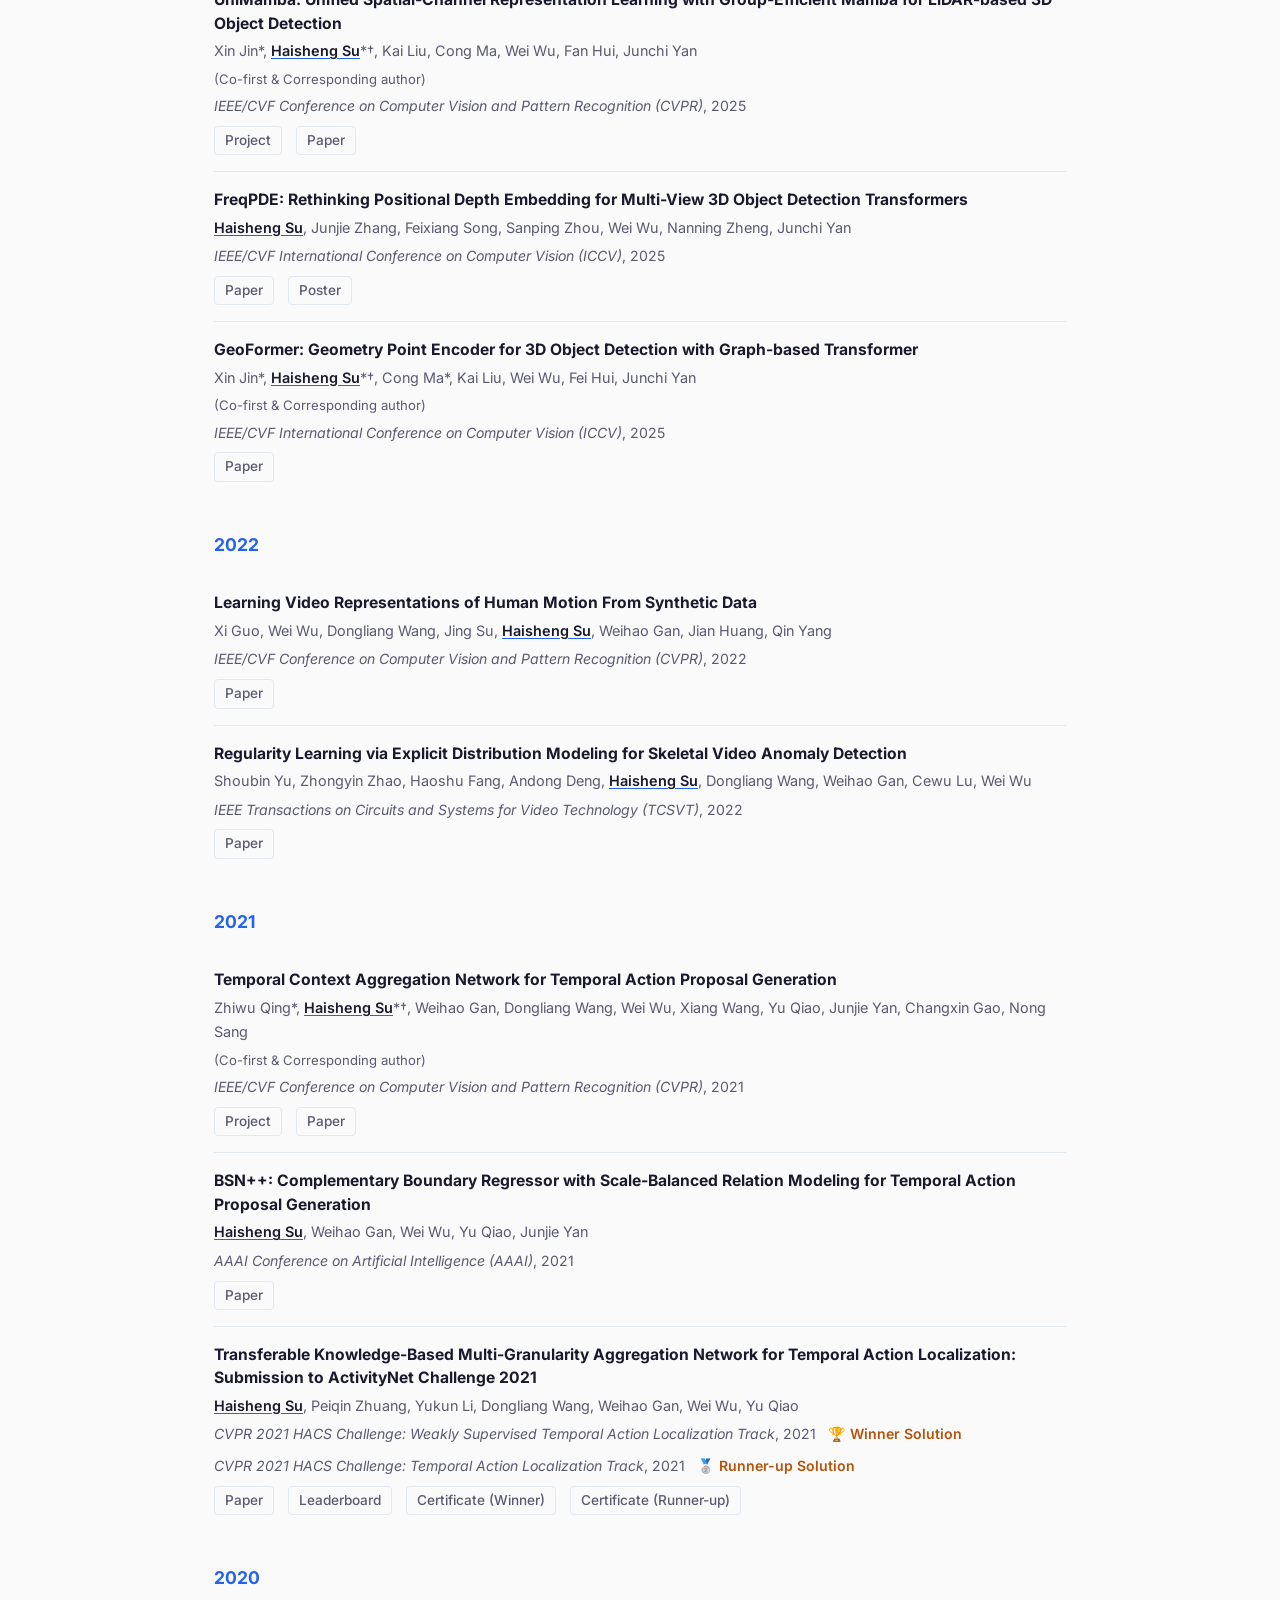
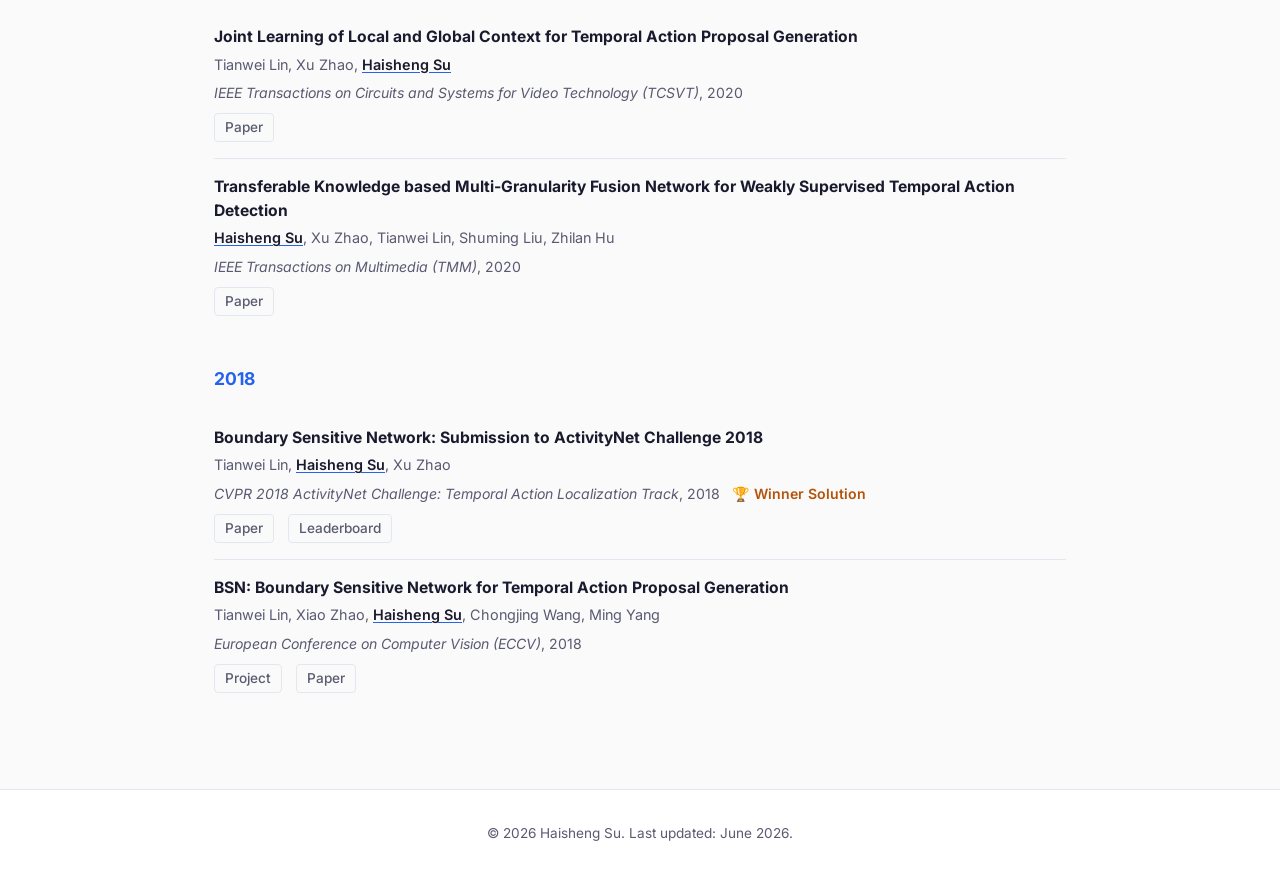
==== commit 88d5f2b4: "update" ====
--- a/publications.html
+++ b/publications.html
@@ -110,6 +110,19 @@
           </article>
           <article class="pub-item">
             <div class="pub-title">
+              <strong>DriveMoE: Mixture-of-Experts for Vision-Language-Action Model in End-to-End Autonomous Driving</strong>
+            </div>
+            <div class="pub-authors">
+              Zhenjie Yang, Yilin Chai, Xiaosong Jia, Qifeng Li, Yuqian Shao, Xuekai Zhu, <span class="author-me">Haisheng Su</span>, Junchi Yan
+            </div>
+            <div class="pub-venue"><em>IEEE/CVF Conference on Computer Vision and Pattern Recognition (CVPR)</em>, 2026</div>
+            <div class="pub-links">
+              <a href="https://github.com/Thinklab-SJTU/DriveMoE" target="_blank" rel="noopener">Project</a>
+              <a href="https://openaccess.thecvf.com/content/CVPR2026/papers/Yang_DriveMoE_Mixture-of-Experts_for_Vision-Language-Action_Model_in_End-to-End_Autonomous_Driving_CVPR_2026_paper.pdf" target="_blank" rel="noopener">Paper</a>
+            </div>
+          </article>
+          <article class="pub-item">
+            <div class="pub-title">
               <strong>DriveMamba: Task-Centric Scalable State Space Model for Efficient End-to-End Autonomous Driving</strong>
             </div>
             <div class="pub-authors">
@@ -190,6 +203,34 @@
             <div class="pub-venue"><em>IEEE/CVF International Conference on Computer Vision (ICCV)</em>, 2025</div>
             <div class="pub-links">
               <a href="https://openaccess.thecvf.com/content/ICCV2025/papers/Jin_GeoFormer_Geometry_Point_Encoder_for_3D_Object_Detection_with_Graph-based_ICCV_2025_paper.pdf" target="_blank" rel="noopener">Paper</a>
+            </div>
+          </article>
+        </div>
+
+        <div class="pub-group">
+          <h3 class="pub-year">2022</h3>
+          <article class="pub-item">
+            <div class="pub-title">
+              <strong>Learning Video Representations of Human Motion From Synthetic Data</strong>
+            </div>
+            <div class="pub-authors">
+              Xi Guo, Wei Wu, Dongliang Wang, Jing Su, <span class="author-me">Haisheng Su</span>, Weihao Gan, Jian Huang, Qin Yang
+            </div>
+            <div class="pub-venue"><em>IEEE/CVF Conference on Computer Vision and Pattern Recognition (CVPR)</em>, 2022</div>
+            <div class="pub-links">
+              <a href="https://openaccess.thecvf.com/content/CVPR2022/papers/Guo_Learning_Video_Representations_of_Human_Motion_From_Synthetic_Data_CVPR_2022_paper.pdf" target="_blank" rel="noopener">Paper</a>
+            </div>
+          </article>
+          <article class="pub-item">
+            <div class="pub-title">
+              <strong>Regularity Learning via Explicit Distribution Modeling for Skeletal Video Anomaly Detection</strong>
+            </div>
+            <div class="pub-authors">
+              Shoubin Yu, Zhongyin Zhao, Haoshu Fang, Andong Deng, <span class="author-me">Haisheng Su</span>, Dongliang Wang, Weihao Gan, Cewu Lu, Wei Wu
+            </div>
+            <div class="pub-venue"><em>IEEE Transactions on Circuits and Systems for Video Technology (TCSVT)</em>, 2022</div>
+            <div class="pub-links">
+              <a href="https://arxiv.org/pdf/2112.03649" target="_blank" rel="noopener">Paper</a>
             </div>
           </article>
         </div>
@@ -244,6 +285,22 @@
               <a href="assets/certificates/cvpr2021_hacs_temporal_localization_runnerup_certificate.pdf" target="_blank" rel="noopener">Certificate (Runner-up)</a>
             </div>
           </article>
+        </div>
+
+        <div class="pub-group">
+          <h3 class="pub-year">2020</h3>
+          <article class="pub-item">
+            <div class="pub-title">
+              <strong>Joint Learning of Local and Global Context for Temporal Action Proposal Generation</strong>
+            </div>
+            <div class="pub-authors">
+              Tianwei Lin, Xu Zhao, <span class="author-me">Haisheng Su</span>
+            </div>
+            <div class="pub-venue"><em>IEEE Transactions on Circuits and Systems for Video Technology (TCSVT)</em>, 2020</div>
+            <div class="pub-links">
+              <a href="https://ieeexplore.ieee.org/document/8941024" target="_blank" rel="noopener">Paper</a>
+            </div>
+          </article>
           <article class="pub-item">
             <div class="pub-title">
               <strong>Transferable Knowledge based Multi-Granularity Fusion Network for Weakly Supervised Temporal Action Detection</strong>
@@ -253,7 +310,7 @@
             </div>
             <div class="pub-venue"><em>IEEE Transactions on Multimedia (TMM)</em>, 2020</div>
             <div class="pub-links">
-              <a href="#">Paper</a>
+              <a href="https://ieeexplore.ieee.org/document/9105103" target="_blank" rel="noopener">Paper</a>
             </div>
           </article>
         </div>
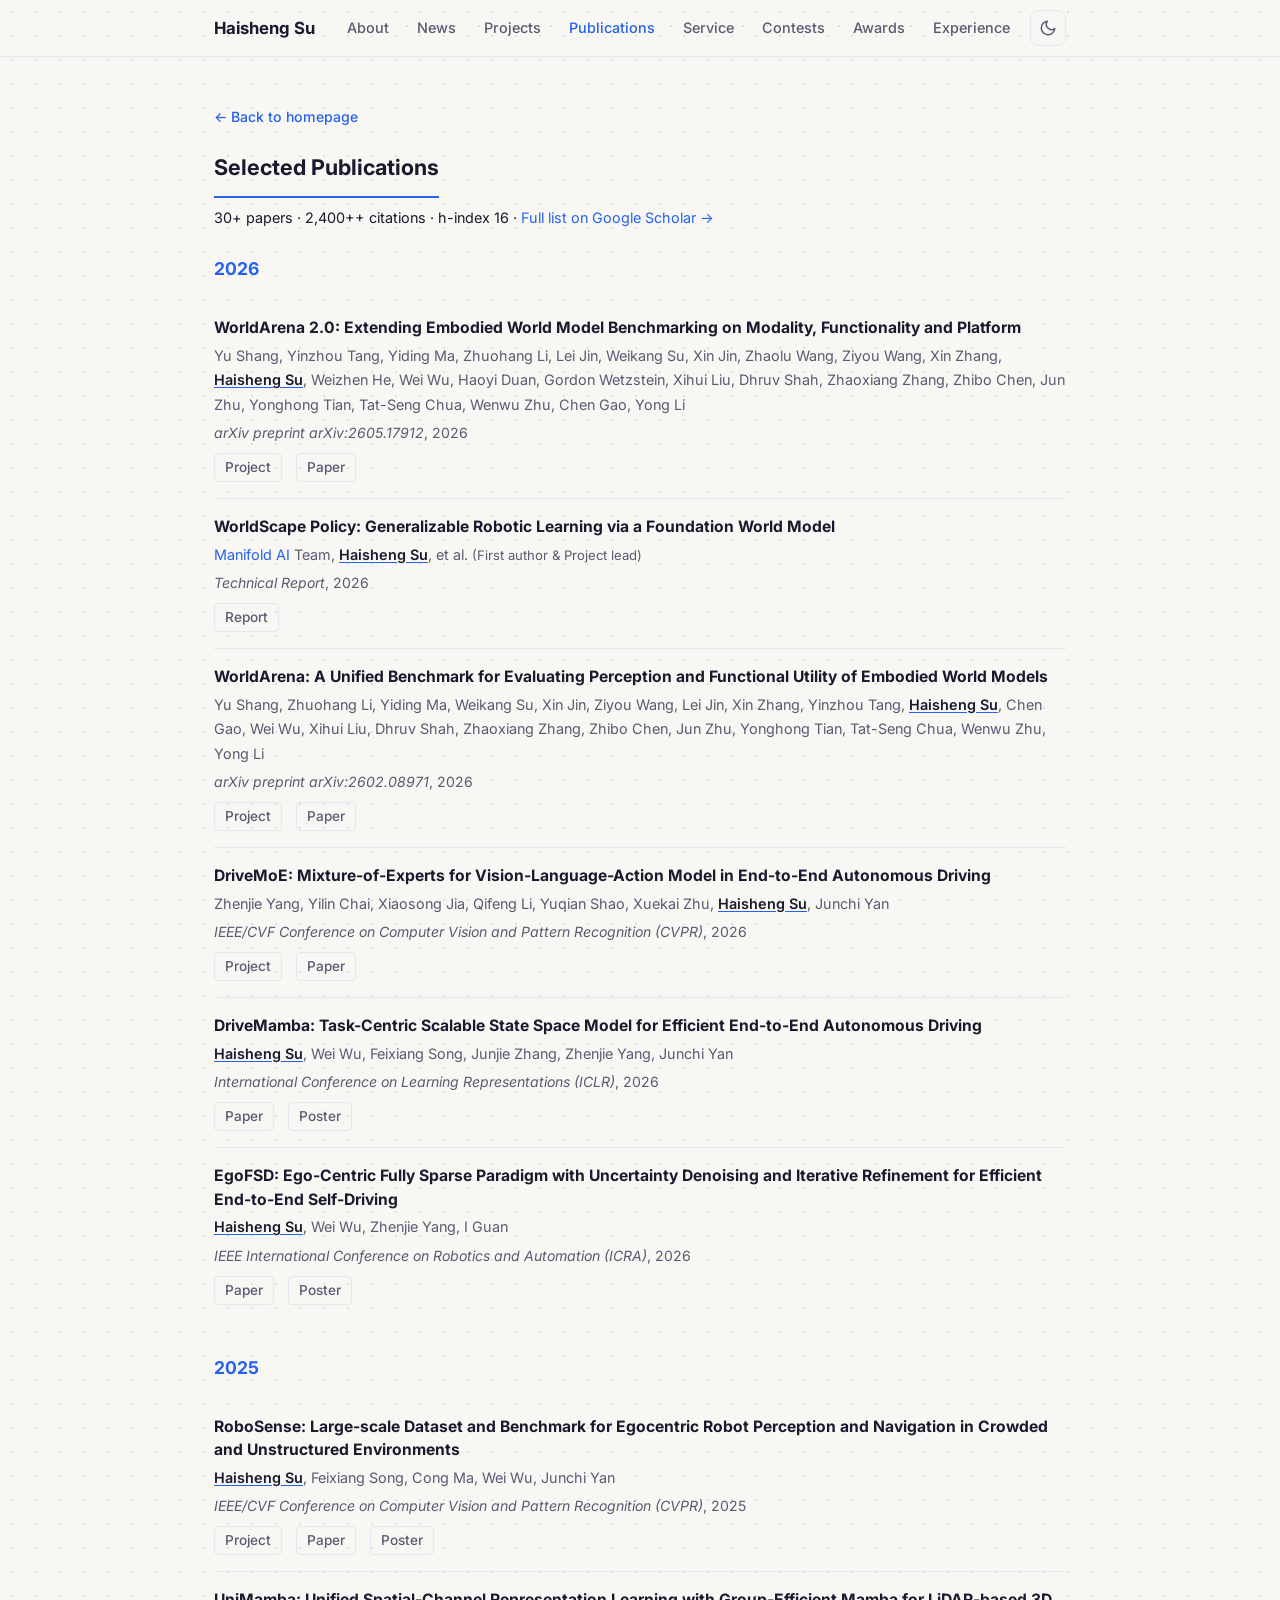
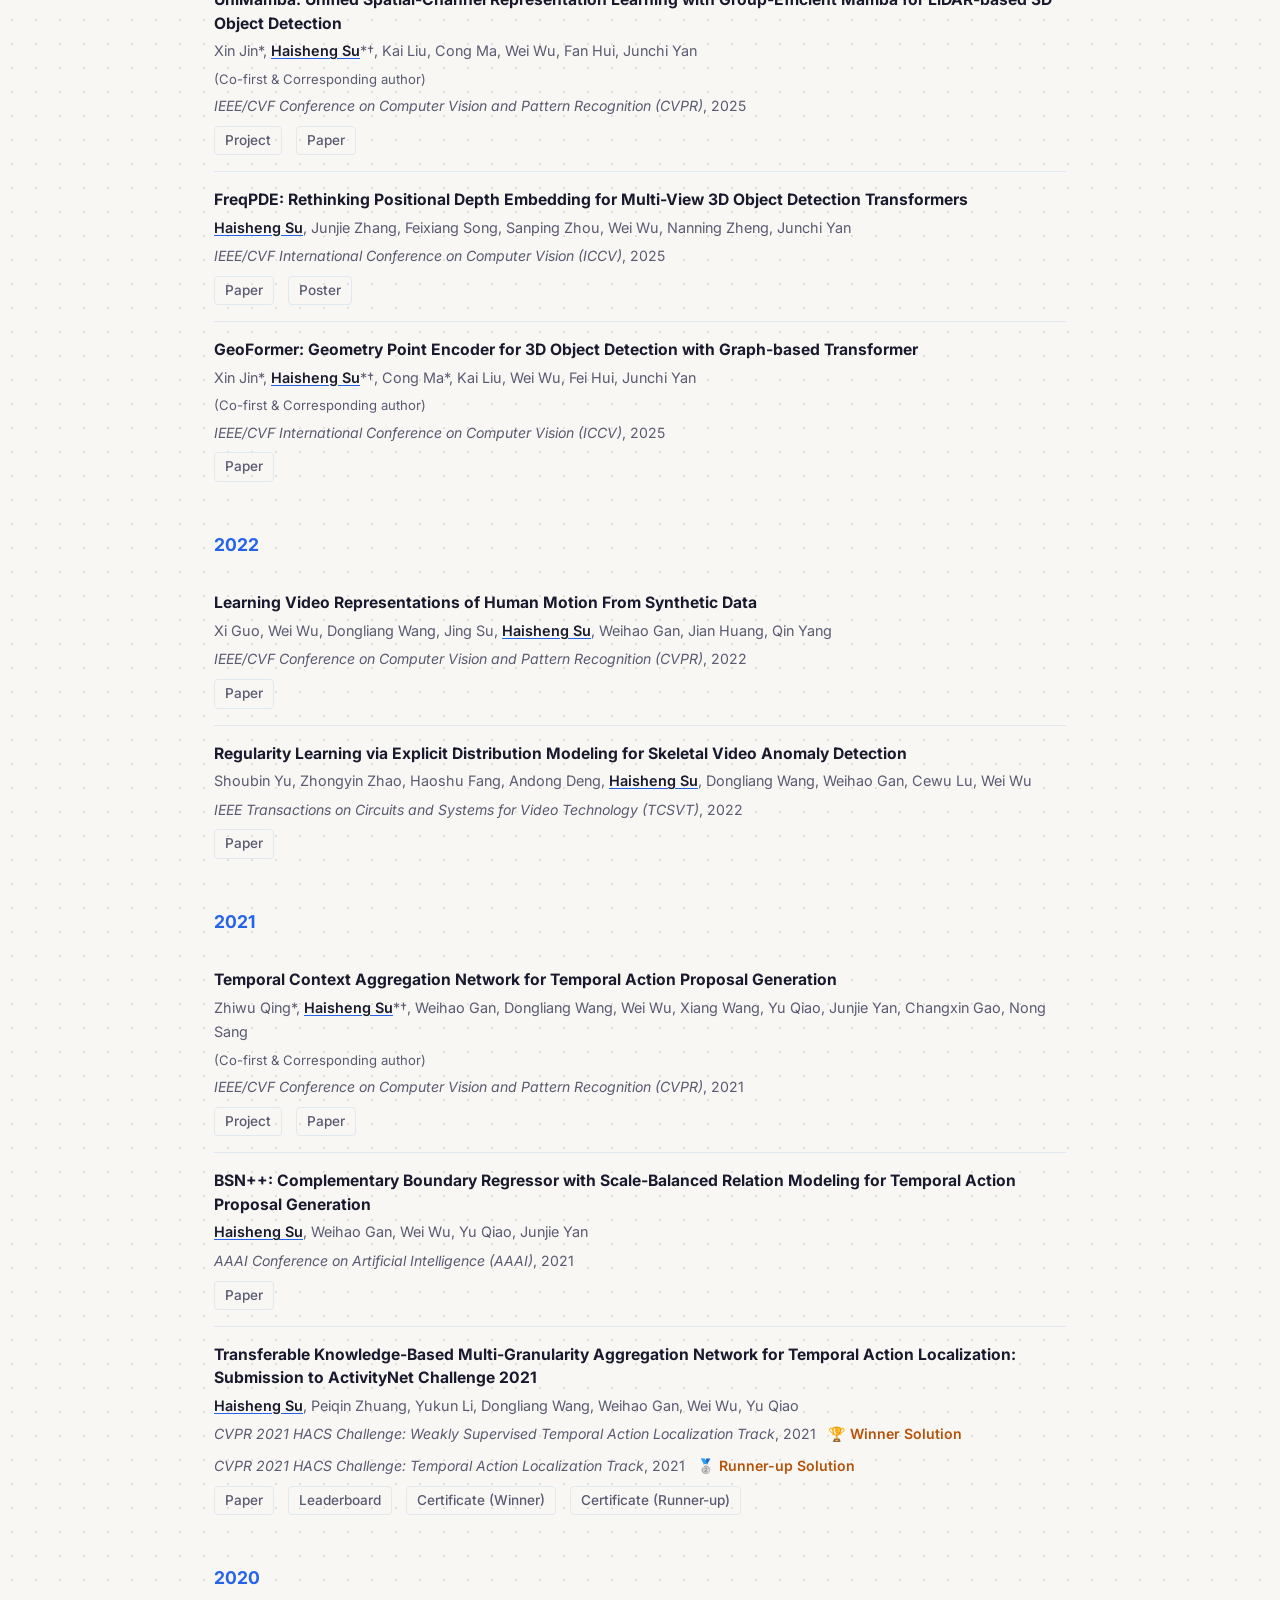
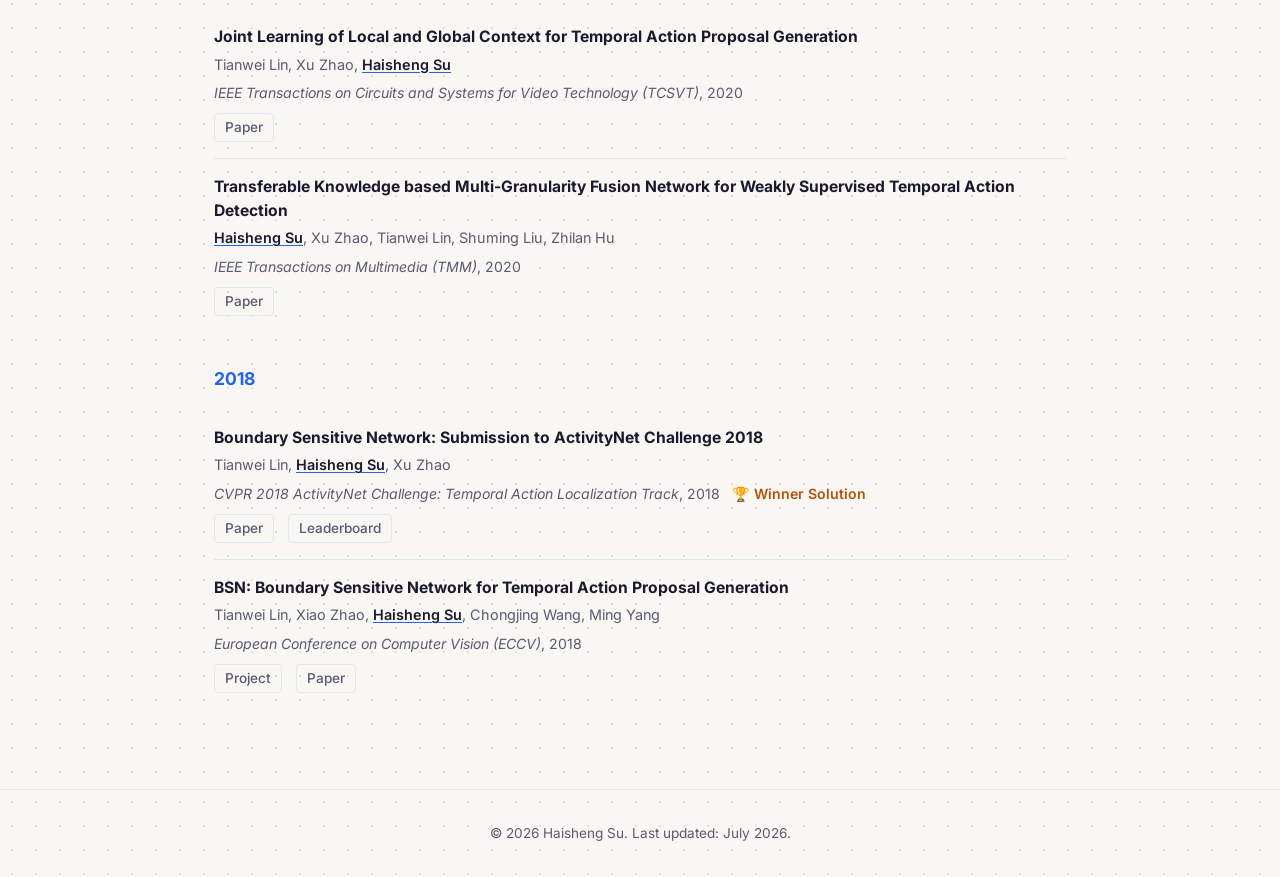
==== commit bc566515: "update" ====
--- a/publications.html
+++ b/publications.html
@@ -353,7 +353,7 @@
 
   <footer class="site-footer">
     <div class="container">
-      <p>© 2026 Haisheng Su. Last updated: June 2026.</p>
+      <p>© 2026 Haisheng Su. Last updated: July 2026.</p>
     </div>
   </footer>
 
--- a/css/style.css
+++ b/css/style.css
@@ -1,8 +1,10 @@
 /* ===== Variables ===== */
 :root {
-  --color-bg: #fafafa;
-  --color-bg-alt: #f0f2f5;
-  --color-surface: #ffffff;
+  --color-bg: #f8f7f4;
+  --color-grid: rgba(90, 80, 70, 0.14);
+  --dot-grid-bg: radial-gradient(circle, var(--color-grid) 1px, transparent 1px);
+  --color-bg-alt: #f8f7f4;
+  --color-surface: #f8f7f4;
   --color-text: #1a1a2e;
   --color-text-muted: #5a5a72;
   --color-accent: #2563eb;
@@ -10,10 +12,10 @@
   --color-border: #e2e8f0;
   --color-highlight: #fef3c7;
   --color-new: #dc2626;
-  --color-header-bg: rgba(255, 255, 255, 0.92);
+  --color-header-bg: rgba(248, 247, 244, 0.92);
   --color-tag-bg: #eff6ff;
-  --color-card-media-bg: #ffffff;
-  --color-map-bg: #eef2f7;
+  --color-card-media-bg: #f8f7f4;
+  --color-map-bg: #f8f7f4;
   --font-sans: 'Inter', 'Noto Sans SC', -apple-system, BlinkMacSystemFont, sans-serif;
   --max-width: 900px;
   --radius: 10px;
@@ -23,8 +25,9 @@
 
 [data-theme="dark"] {
   --color-bg: #0f1117;
-  --color-bg-alt: #171b24;
-  --color-surface: #1c2130;
+  --color-grid: rgba(210, 220, 235, 0.08);
+  --color-bg-alt: #0f1117;
+  --color-surface: #0f1117;
   --color-text: #e8eaf0;
   --color-text-muted: #9aa3b5;
   --color-accent: #60a5fa;
@@ -32,10 +35,10 @@
   --color-border: #2d3548;
   --color-highlight: #3d3520;
   --color-new: #f87171;
-  --color-header-bg: rgba(28, 33, 48, 0.92);
+  --color-header-bg: rgba(15, 17, 23, 0.92);
   --color-tag-bg: #1e3a5f;
-  --color-card-media-bg: #141820;
-  --color-map-bg: #1a2030;
+  --color-card-media-bg: #0f1117;
+  --color-map-bg: #0f1117;
   --shadow: 0 1px 3px rgba(0, 0, 0, 0.35), 0 4px 12px rgba(0, 0, 0, 0.25);
   color-scheme: dark;
 }
@@ -58,9 +61,28 @@
   font-size: 16px;
   line-height: 1.7;
   color: var(--color-text);
-  background: var(--color-bg);
+  background-color: var(--color-bg);
+  background-image: var(--dot-grid-bg);
+  background-size: 24px 24px;
+  background-position: 0 0;
   -webkit-font-smoothing: antialiased;
   transition: background-color var(--transition), color var(--transition);
+}
+
+.site-header,
+.theme-toggle,
+.hero,
+.hero-social-link,
+.research-interests,
+.section-alt,
+.card,
+.card-media,
+img.card-thumb,
+.site-footer,
+.visitor-map {
+  background-image: var(--dot-grid-bg);
+  background-size: 24px 24px;
+  background-position: 0 0;
 }
 
 a {
@@ -103,7 +125,7 @@
   position: sticky;
   top: 0;
   z-index: 100;
-  background: var(--color-header-bg);
+  background-color: var(--color-header-bg);
   backdrop-filter: blur(12px);
   border-bottom: 1px solid var(--color-border);
   transition: background var(--transition), border-color var(--transition);
@@ -166,7 +188,7 @@
   padding: 0;
   border: 1px solid var(--color-border);
   border-radius: 8px;
-  background: var(--color-surface);
+  background-color: var(--color-surface);
   color: var(--color-text-muted);
   cursor: pointer;
   transition: color var(--transition), border-color var(--transition), background var(--transition);
@@ -221,7 +243,7 @@
 /* ===== Hero ===== */
 .hero {
   padding: 48px 0 40px;
-  background: var(--color-surface);
+  background-color: var(--color-surface);
   border-bottom: 1px solid var(--color-border);
 }
 
@@ -431,7 +453,7 @@
   border: 1px solid var(--color-border);
   border-radius: 8px;
   color: var(--color-text-muted);
-  background: var(--color-surface);
+  background-color: var(--color-surface);
   text-decoration: none;
   transition: color var(--transition), border-color var(--transition), background var(--transition);
 }
@@ -494,7 +516,7 @@
 .research-interests {
   margin-top: 16px;
   padding: 12px 16px;
-  background: var(--color-bg-alt);
+  background-color: var(--color-bg-alt);
   border-radius: var(--radius);
   border-left: 3px solid var(--color-accent);
   font-size: 0.95rem;
@@ -508,7 +530,7 @@
 }
 
 .section-alt {
-  background: var(--color-bg-alt);
+  background-color: var(--color-bg-alt);
 }
 
 .section-title {
@@ -603,7 +625,7 @@
   grid-template-areas: "media body";
   gap: 20px;
   align-items: start;
-  background: var(--color-surface);
+  background-color: var(--color-surface);
   border: 1px solid var(--color-border);
   border-radius: var(--radius);
   padding: 20px 24px;
@@ -614,7 +636,7 @@
 .card-media {
   grid-area: media;
   align-self: start;
-  background: var(--color-card-media-bg);
+  background-color: var(--color-card-media-bg);
   border: 1px solid var(--color-border);
   border-radius: 8px;
   padding: 6px;
@@ -627,7 +649,7 @@
   height: auto;
   max-width: 100%;
   border-radius: 4px;
-  background: var(--color-card-media-bg);
+  background-color: var(--color-card-media-bg);
 }
 
 .card--stretch-media {
@@ -973,7 +995,7 @@
   font-size: 0.85rem;
   color: var(--color-text-muted);
   border-top: 1px solid var(--color-border);
-  background: var(--color-surface);
+  background-color: var(--color-surface);
 }
 
 .footer-note {
@@ -1040,7 +1062,7 @@
   border: 1px solid var(--color-border);
   border-radius: var(--radius);
   overflow: hidden;
-  background: var(--color-map-bg);
+  background-color: var(--color-map-bg);
 }
 
 .visitor-map-legend {
@@ -1078,6 +1100,23 @@
 
 .visitor-map .leaflet-control-attribution {
   font-size: 0.65rem;
+}
+
+.site-header,
+.theme-toggle,
+.hero,
+.hero-social-link,
+.research-interests,
+.section-alt,
+.card,
+.card-media,
+img.card-thumb,
+.site-footer,
+.visitor-map,
+.nav-links {
+  background-image: var(--dot-grid-bg);
+  background-size: 24px 24px;
+  background-position: 0 0;
 }
 
 /* ===== Responsive ===== */
@@ -1095,7 +1134,10 @@
     margin-left: 0;
     flex-direction: column;
     gap: 0;
-    background: var(--color-surface);
+    background-color: var(--color-surface);
+    background-image: var(--dot-grid-bg);
+    background-size: 24px 24px;
+    background-position: 0 0;
     border-bottom: 1px solid var(--color-border);
     padding: 8px 0;
     box-shadow: var(--shadow);
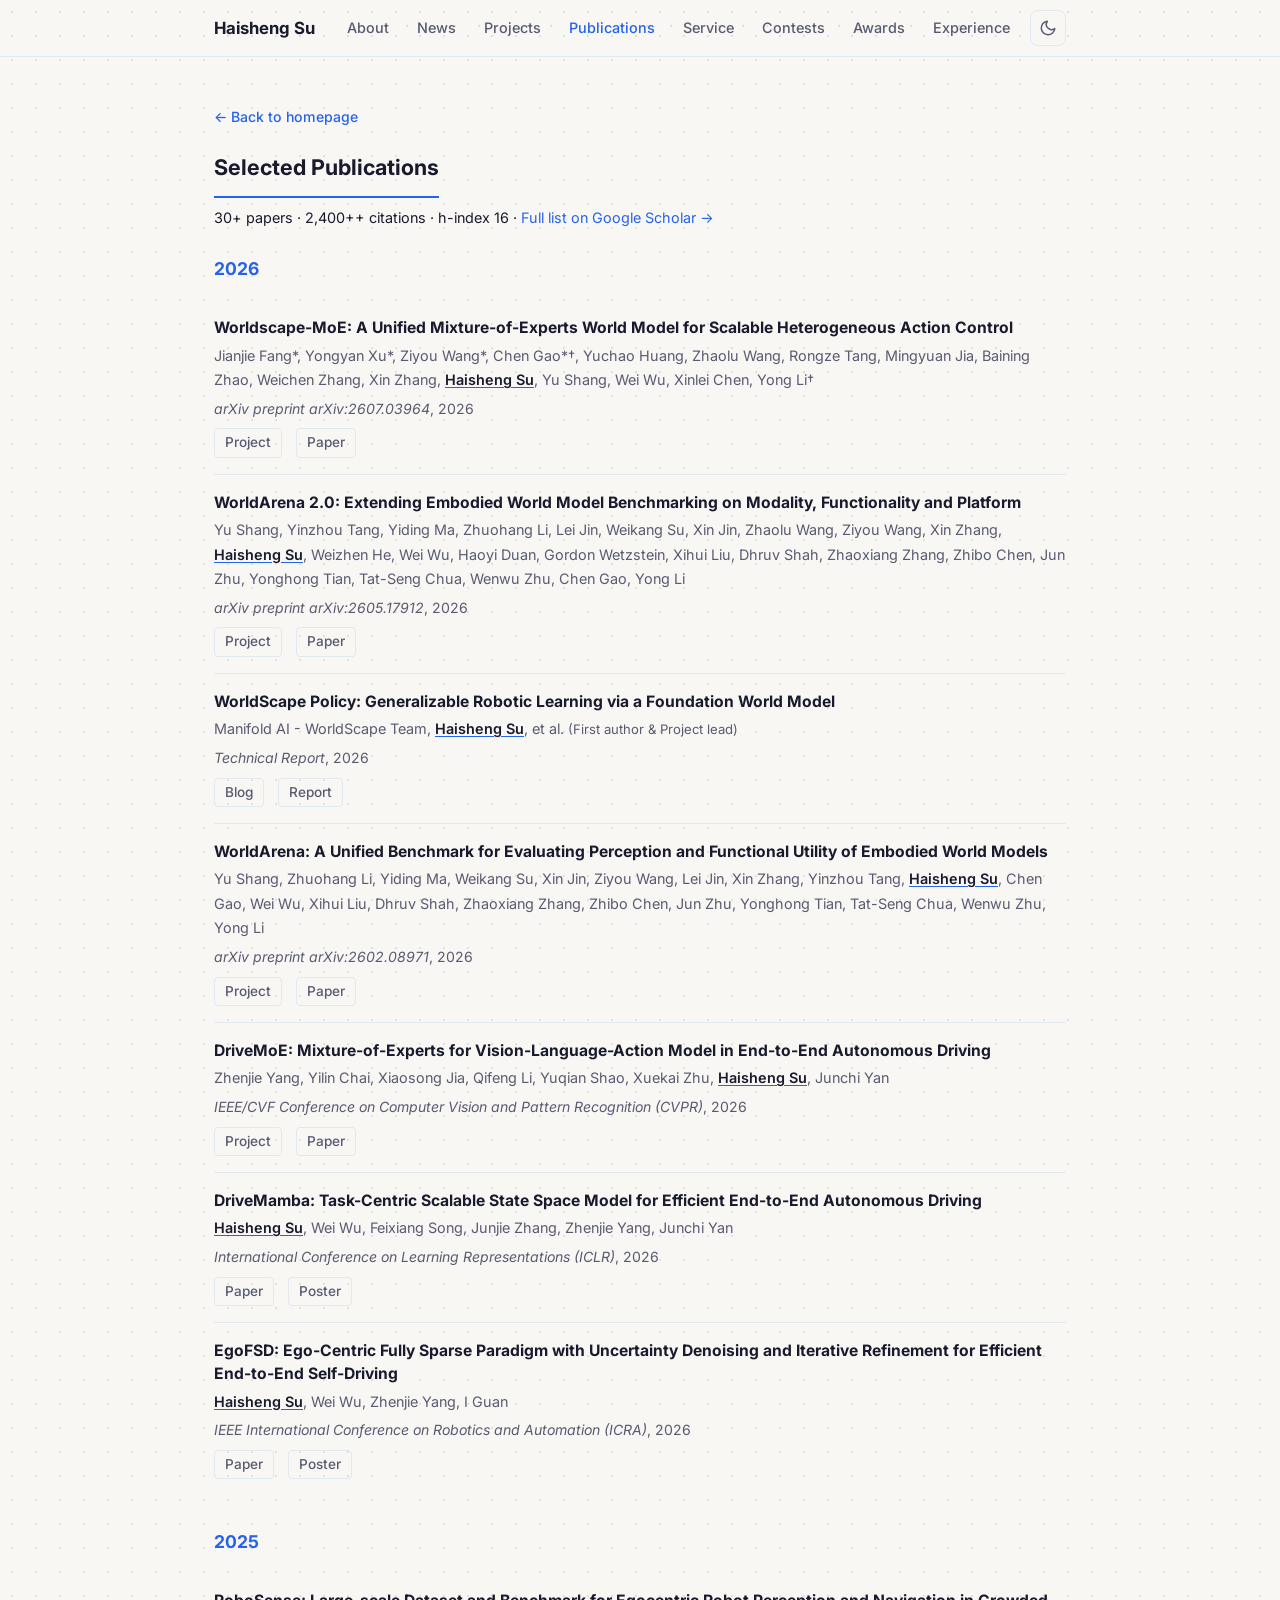
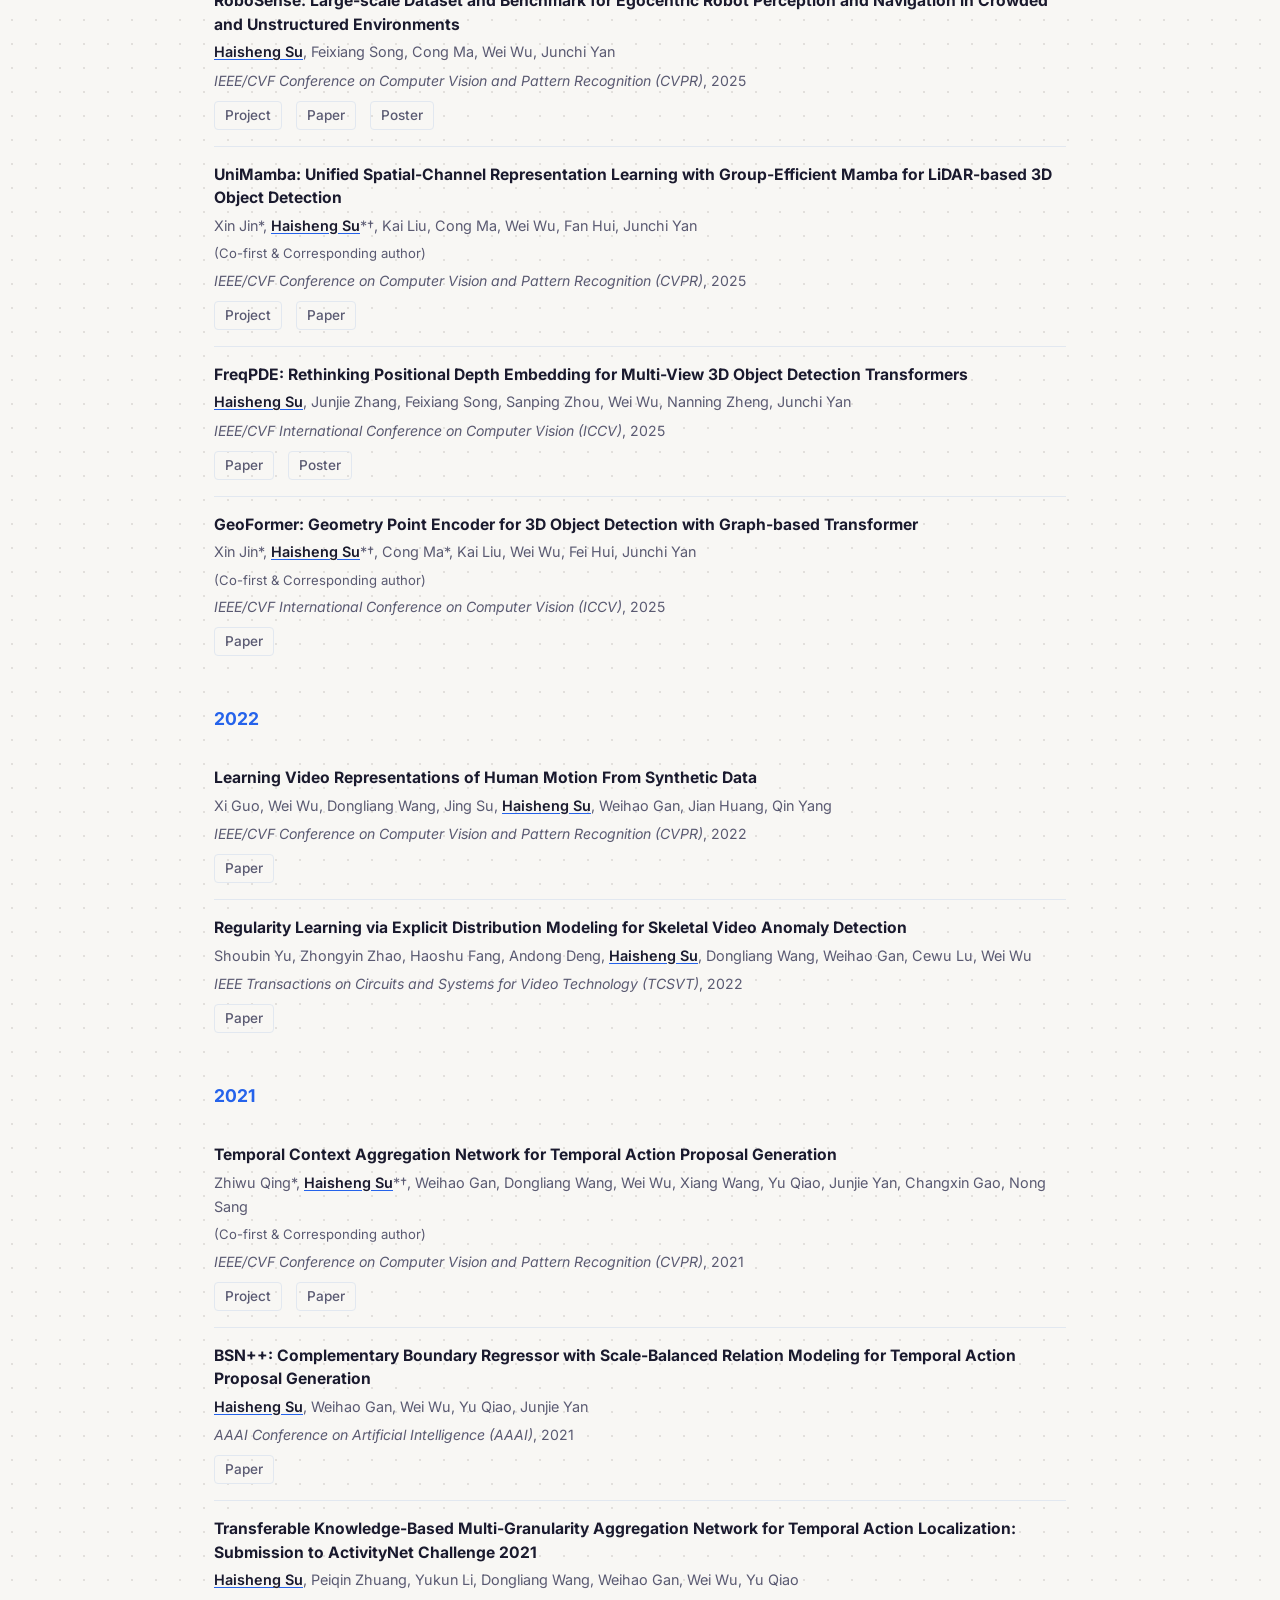
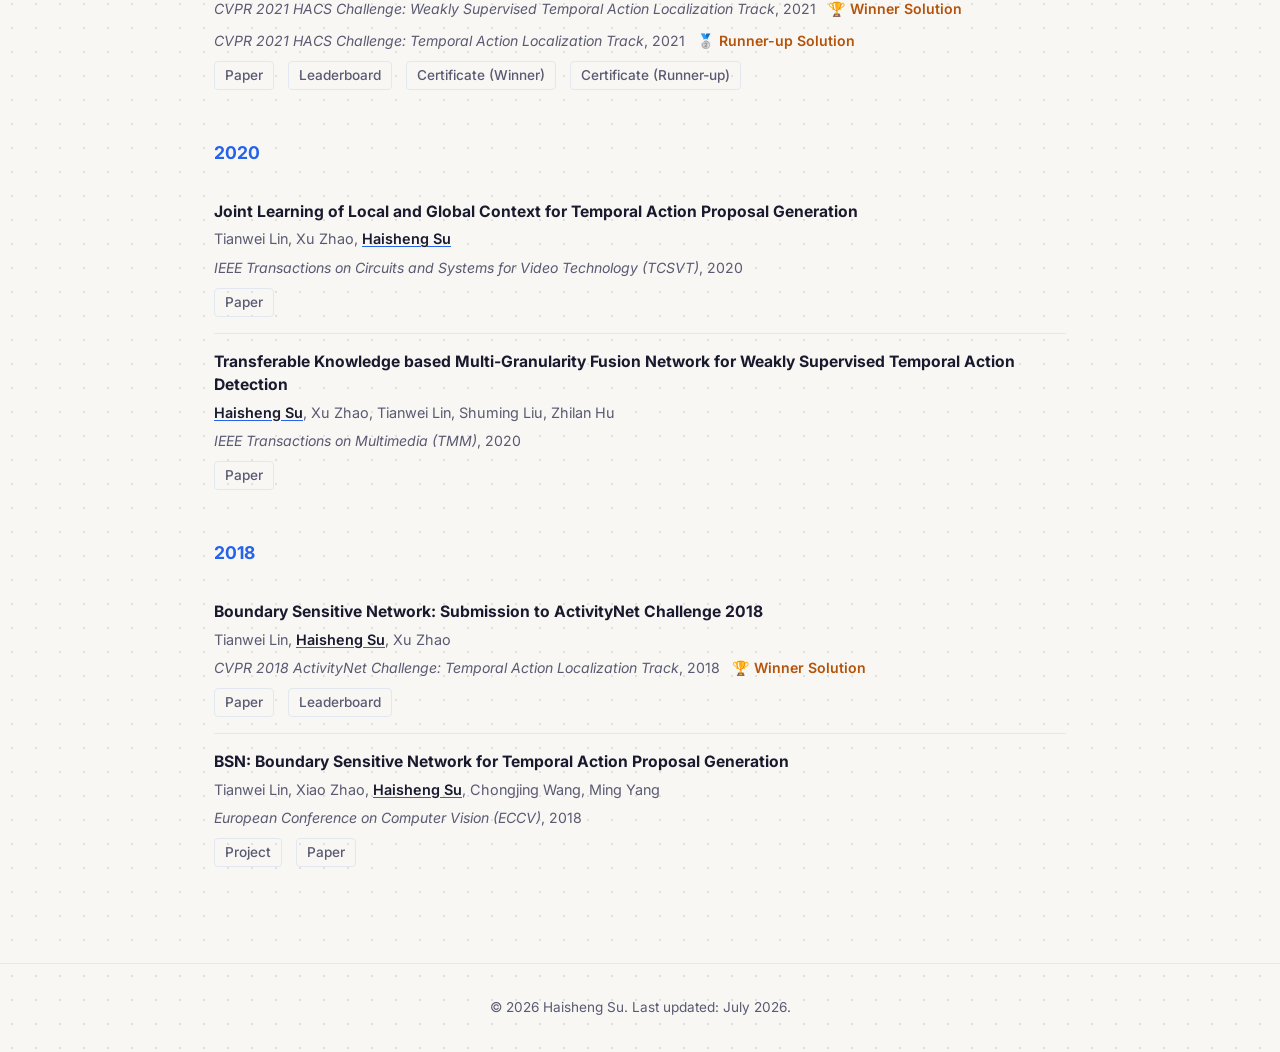
==== commit 8103e553: "update" ====
--- a/publications.html
+++ b/publications.html
@@ -72,6 +72,19 @@
           <h3 class="pub-year">2026</h3>
           <article class="pub-item">
             <div class="pub-title">
+              <strong>Worldscape-MoE: A Unified Mixture-of-Experts World Model for Scalable Heterogeneous Action Control</strong>
+            </div>
+            <div class="pub-authors">
+              Jianjie Fang*, Yongyan Xu*, Ziyou Wang*, Chen Gao*†, Yuchao Huang, Zhaolu Wang, Rongze Tang, Mingyuan Jia, Baining Zhao, Weichen Zhang, Xin Zhang, <span class="author-me">Haisheng Su</span>, Yu Shang, Wei Wu, Xinlei Chen, Yong Li†
+            </div>
+            <div class="pub-venue"><em>arXiv preprint arXiv:2607.03964</em>, 2026</div>
+            <div class="pub-links">
+              <a href="https://worldscape-moe.com/" target="_blank" rel="noopener">Project</a>
+              <a href="https://arxiv.org/abs/2607.03964" target="_blank" rel="noopener">Paper</a>
+            </div>
+          </article>
+          <article class="pub-item">
+            <div class="pub-title">
               <strong>WorldArena 2.0: Extending Embodied World Model Benchmarking on Modality, Functionality and Platform</strong>
             </div>
             <div class="pub-authors">
@@ -88,10 +101,11 @@
               <strong>WorldScape Policy: Generalizable Robotic Learning via a Foundation World Model</strong>
             </div>
             <div class="pub-authors">
-              <a href="https://manifoldai.cn/" target="_blank" rel="noopener">Manifold AI</a> Team, <span class="author-me">Haisheng Su</span>, et al. <span class="pub-authors-note-inline">(First author &amp; Project lead)</span>
+              Manifold AI - WorldScape Team, <span class="author-me">Haisheng Su</span>, et al. <span class="pub-authors-note-inline">(First author &amp; Project lead)</span>
             </div>
             <div class="pub-venue"><em>Technical Report</em>, 2026</div>
             <div class="pub-links">
+              <a href="https://manifoldai.cn/blogs/WorldScapePolicy.html" target="_blank" rel="noopener">Blog</a>
               <a href="#">Report</a>
             </div>
           </article>
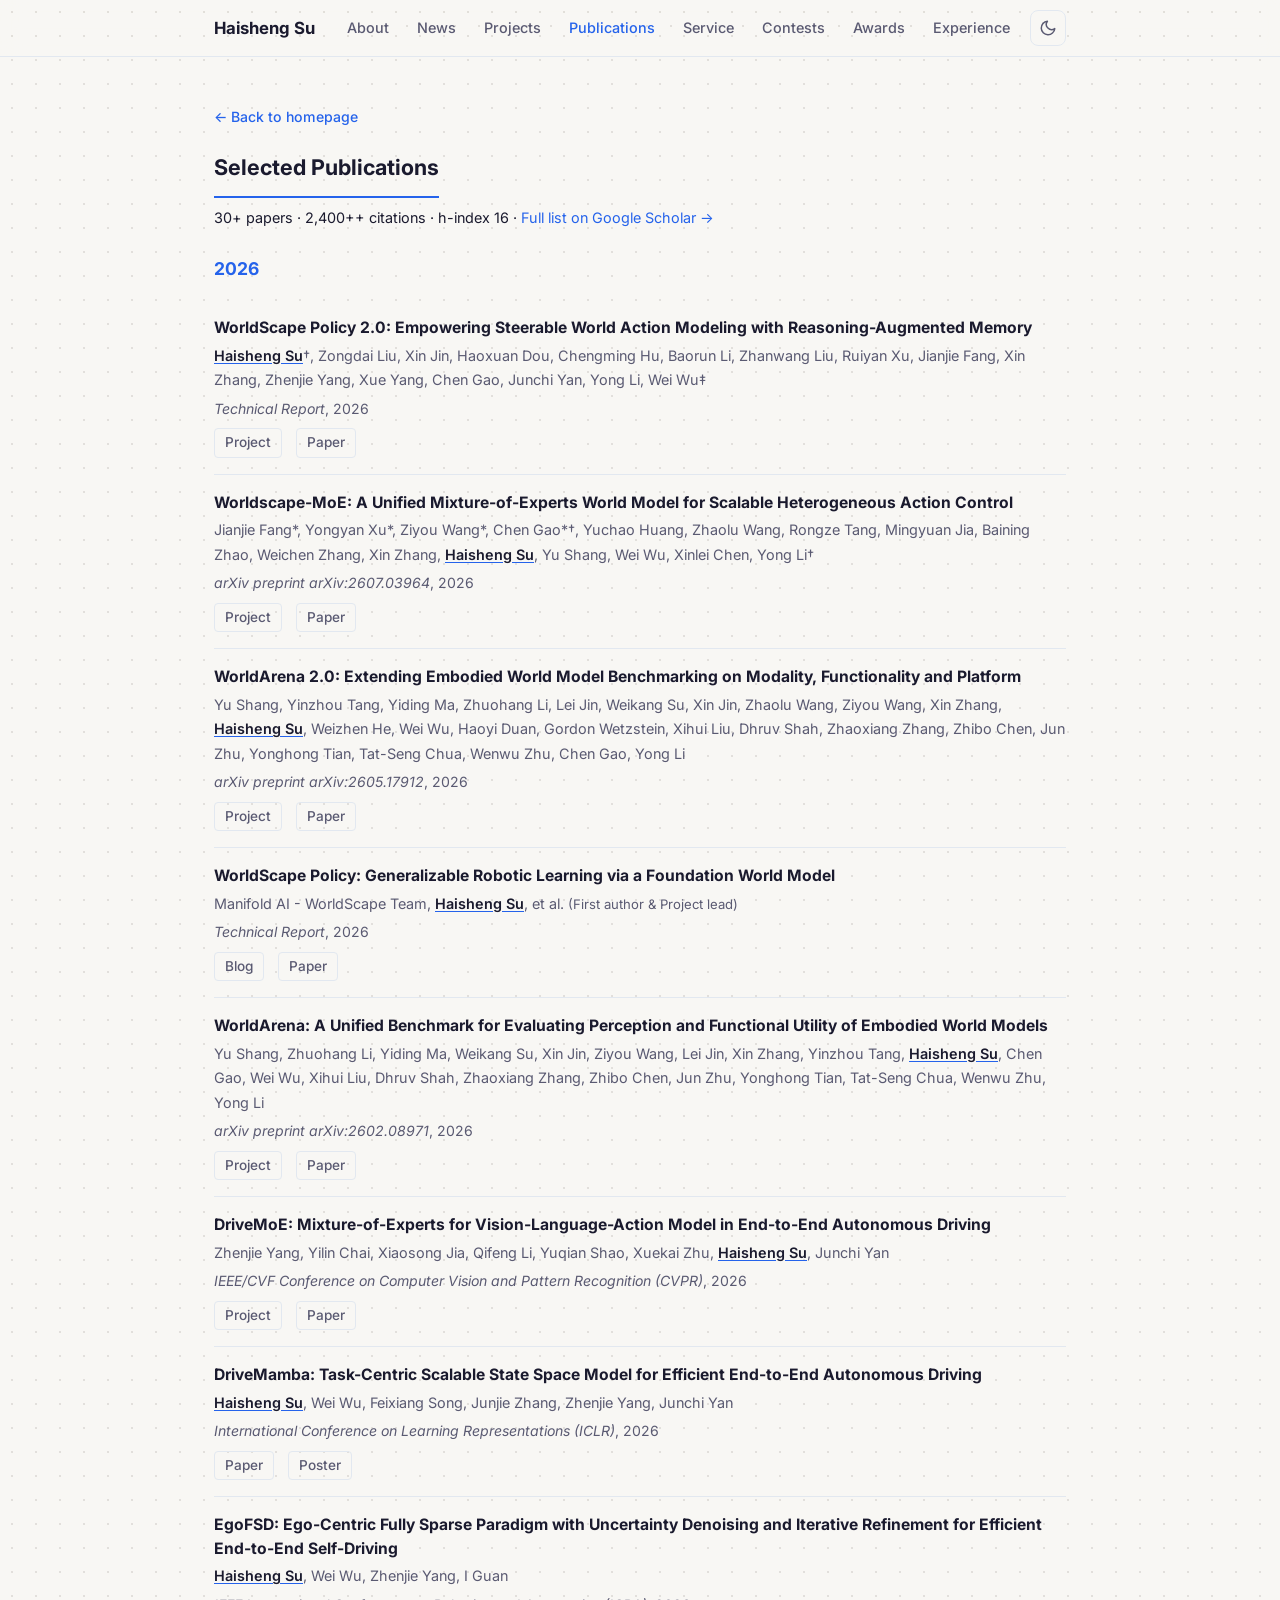
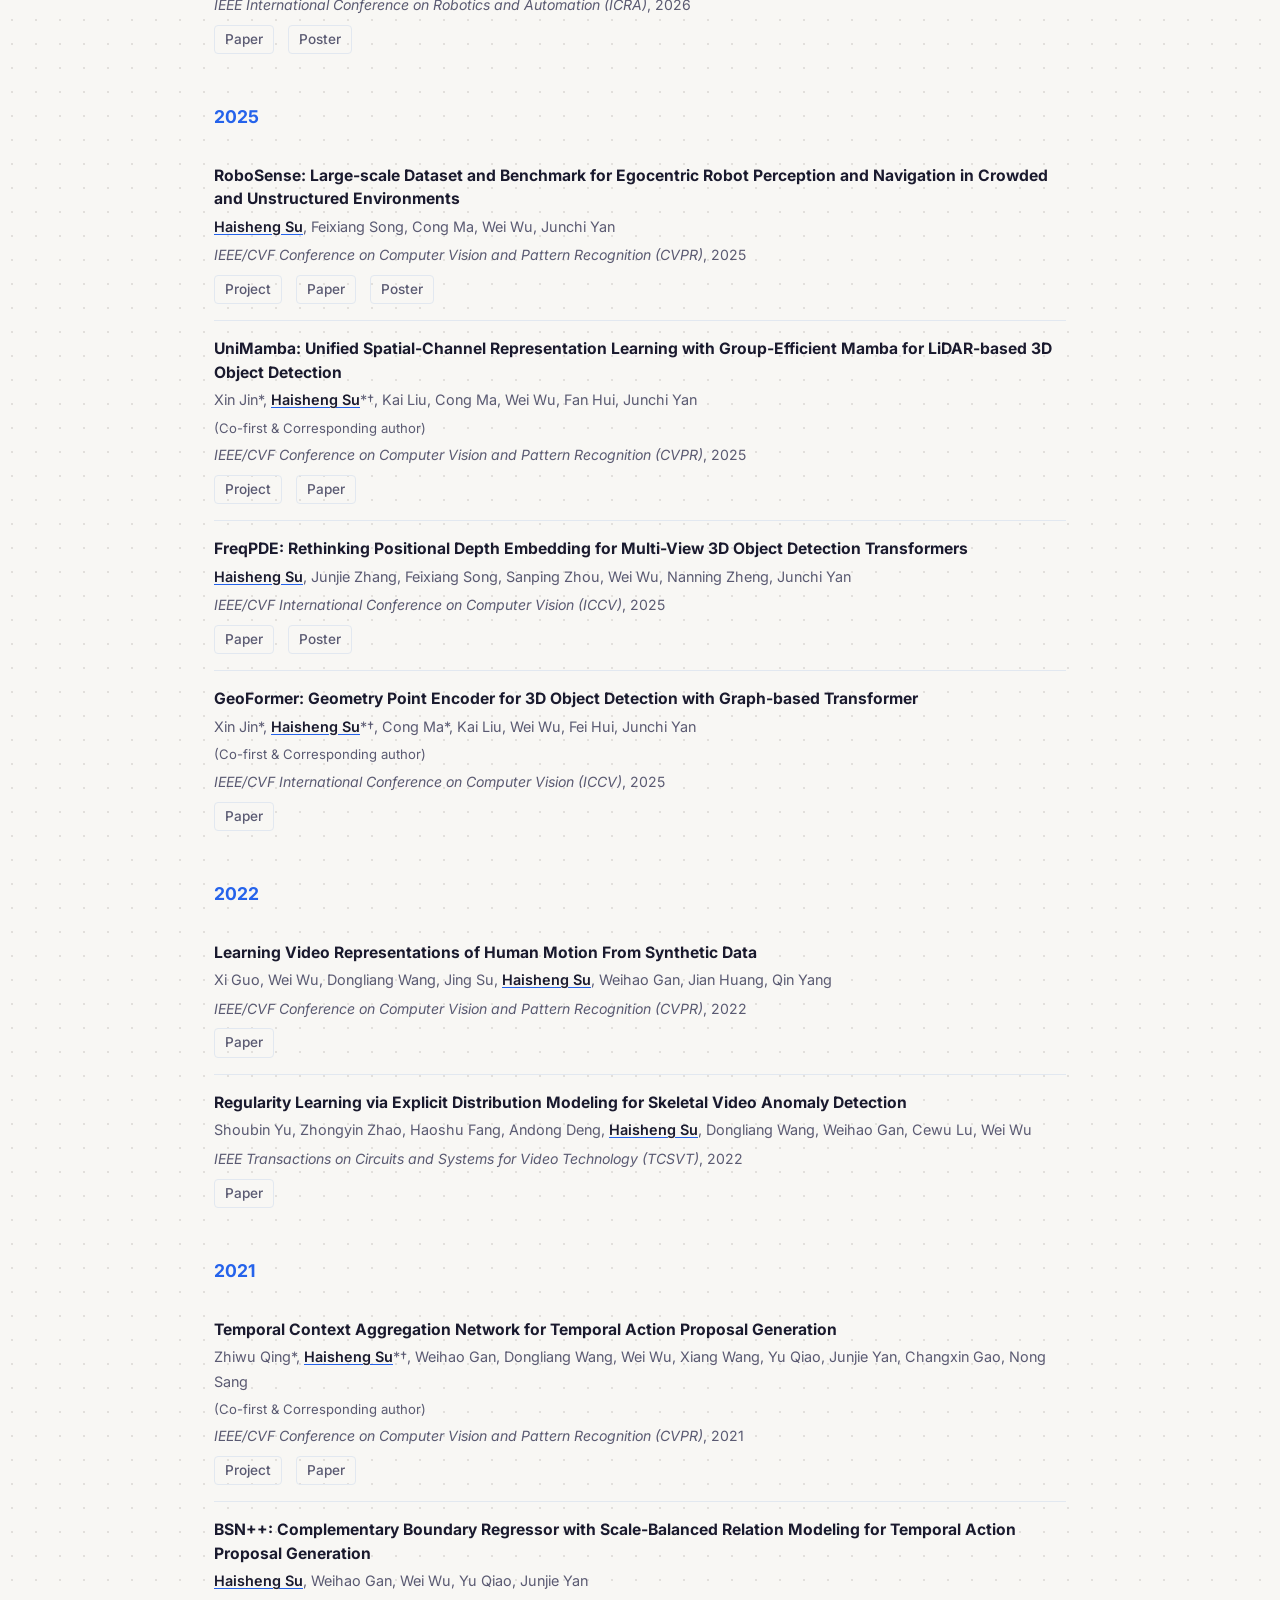
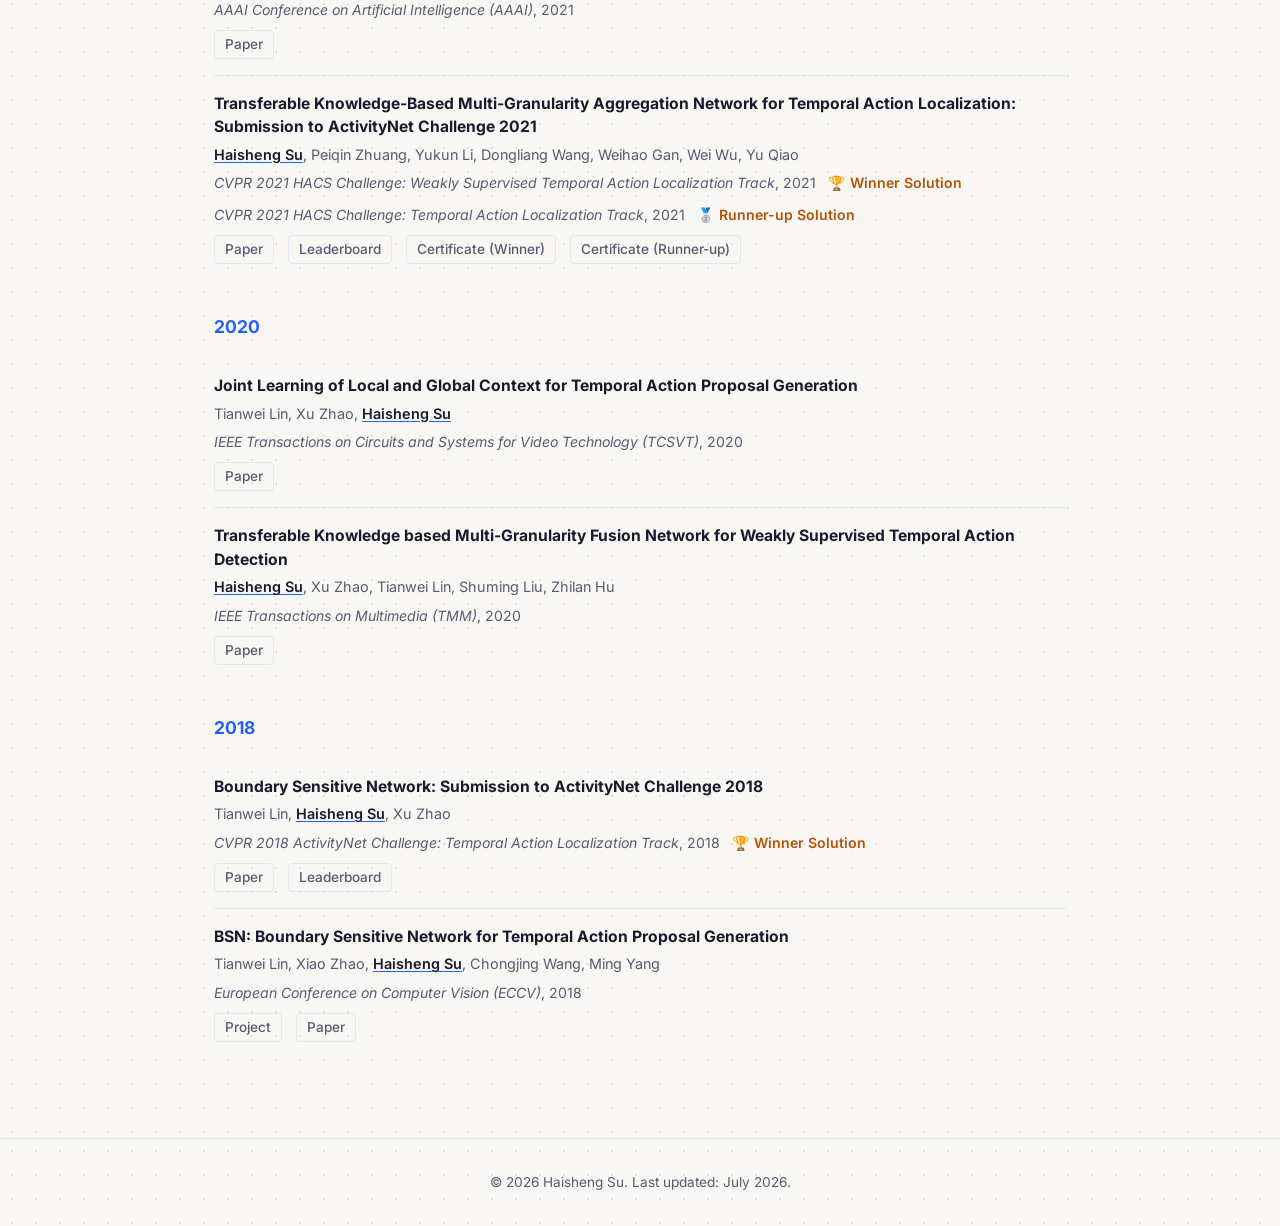
==== commit baf64845: "update" ====
--- a/publications.html
+++ b/publications.html
@@ -72,6 +72,19 @@
           <h3 class="pub-year">2026</h3>
           <article class="pub-item">
             <div class="pub-title">
+              <strong>WorldScape Policy 2.0: Empowering Steerable World Action Modeling with Reasoning-Augmented Memory</strong>
+            </div>
+            <div class="pub-authors">
+              <span class="author-me">Haisheng Su</span>†, Zongdai Liu, Xin Jin, Haoxuan Dou, Chengming Hu, Baorun Li, Zhanwang Liu, Ruiyan Xu, Jianjie Fang, Xin Zhang, Zhenjie Yang, Xue Yang, Chen Gao, Junchi Yan, Yong Li, Wei Wu‡
+            </div>
+            <div class="pub-venue"><em>Technical Report</em>, 2026</div>
+            <div class="pub-links">
+              <a href="https://manifoldai-research.github.io/WorldScape-Policy/" target="_blank" rel="noopener">Project</a>
+              <a href="https://manifoldai-research.github.io/WorldScape-Policy/assets/docs/worldscape-policy-2.pdf" target="_blank" rel="noopener">Paper</a>
+            </div>
+          </article>
+          <article class="pub-item">
+            <div class="pub-title">
               <strong>Worldscape-MoE: A Unified Mixture-of-Experts World Model for Scalable Heterogeneous Action Control</strong>
             </div>
             <div class="pub-authors">
@@ -106,7 +119,7 @@
             <div class="pub-venue"><em>Technical Report</em>, 2026</div>
             <div class="pub-links">
               <a href="https://manifoldai.cn/blogs/WorldScapePolicy.html" target="_blank" rel="noopener">Blog</a>
-              <a href="#">Report</a>
+              <a href="https://manifoldai.cn/assets/file/WorldScapePolicy.pdf" target="_blank" rel="noopener">Paper</a>
             </div>
           </article>
           <article class="pub-item">
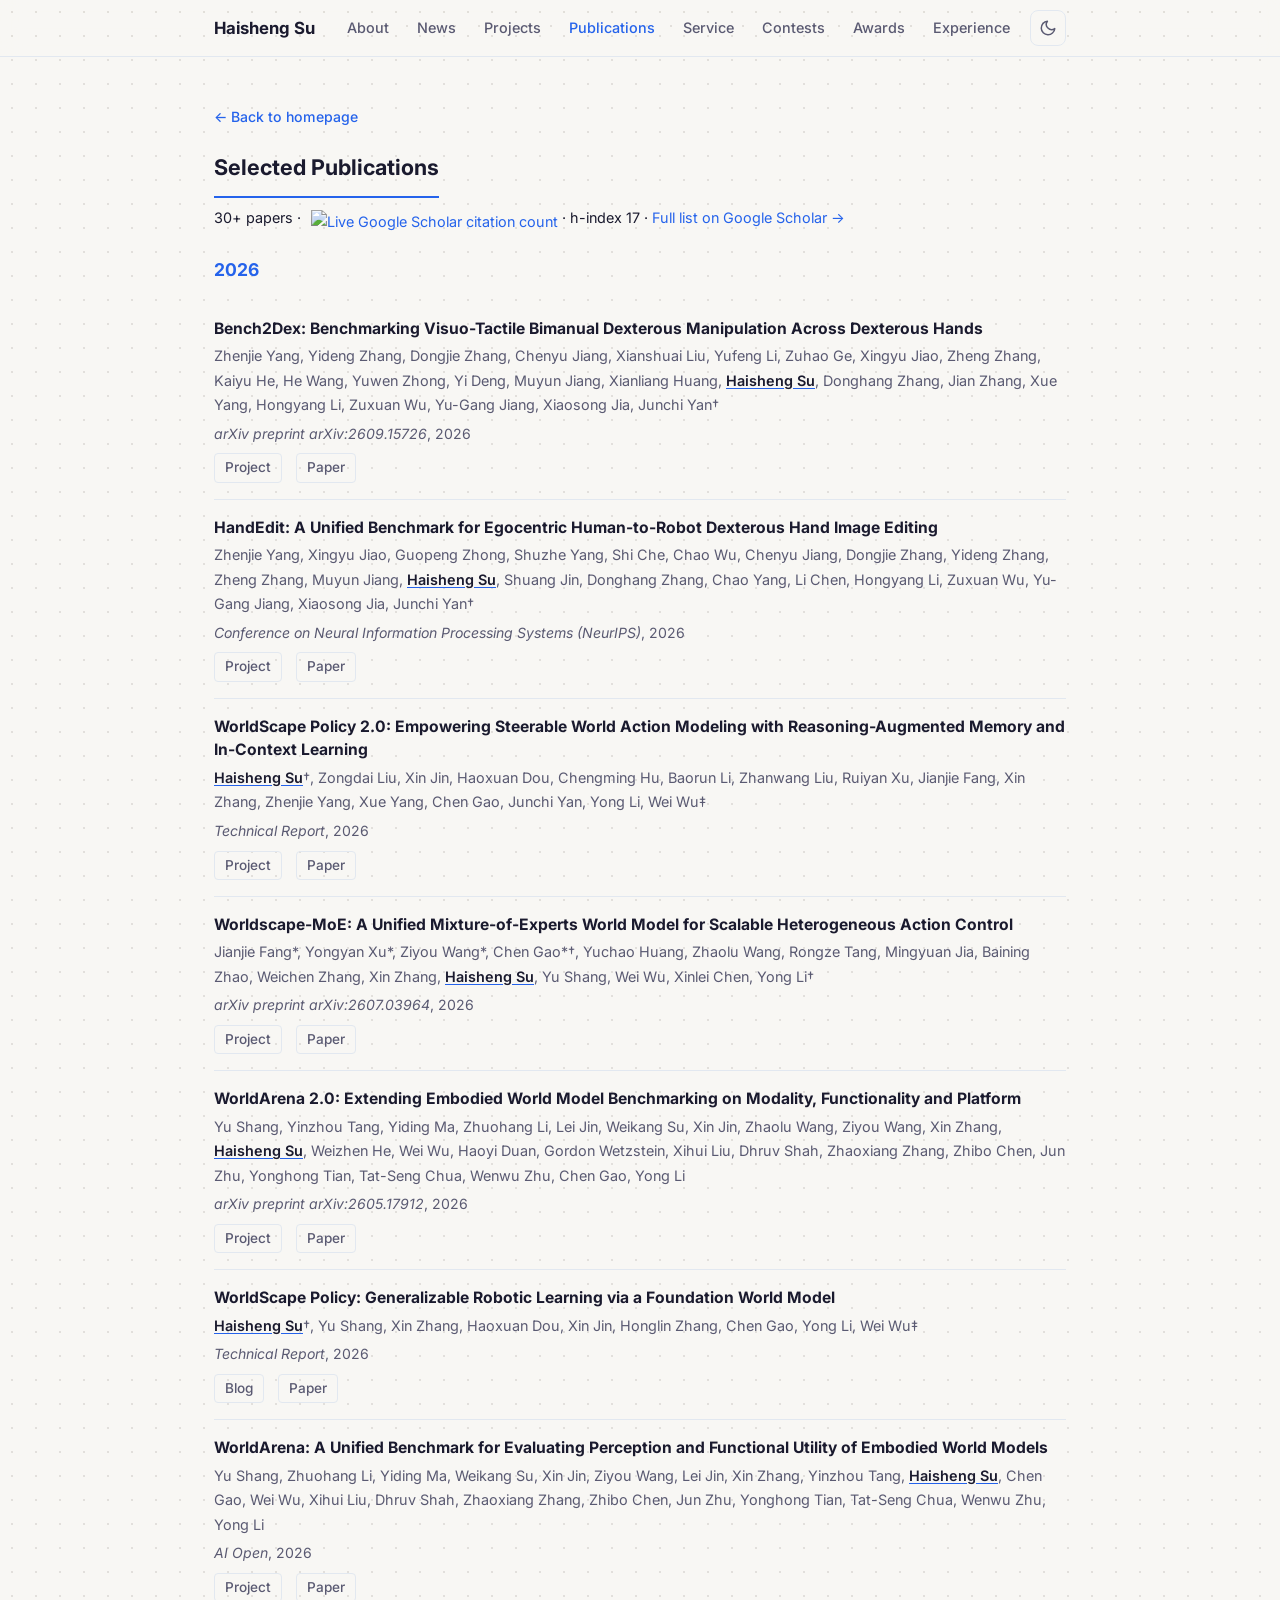
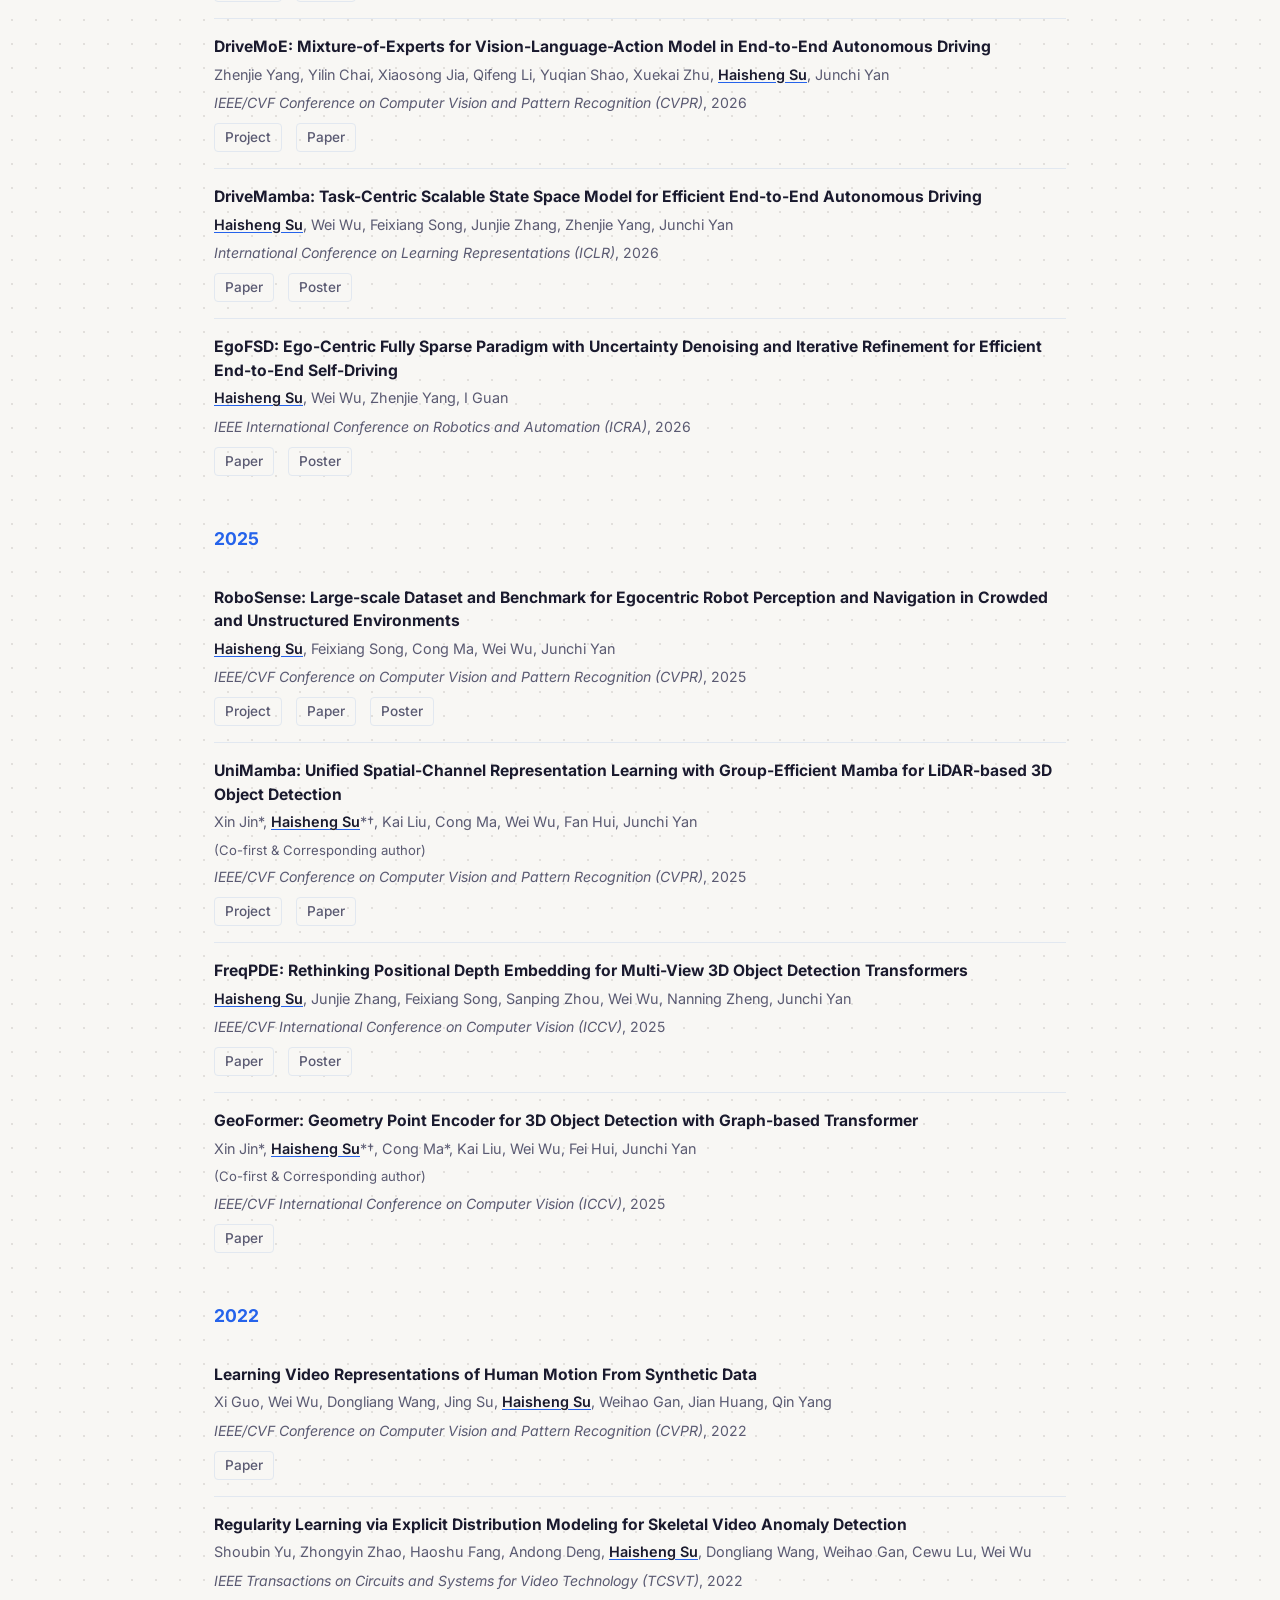
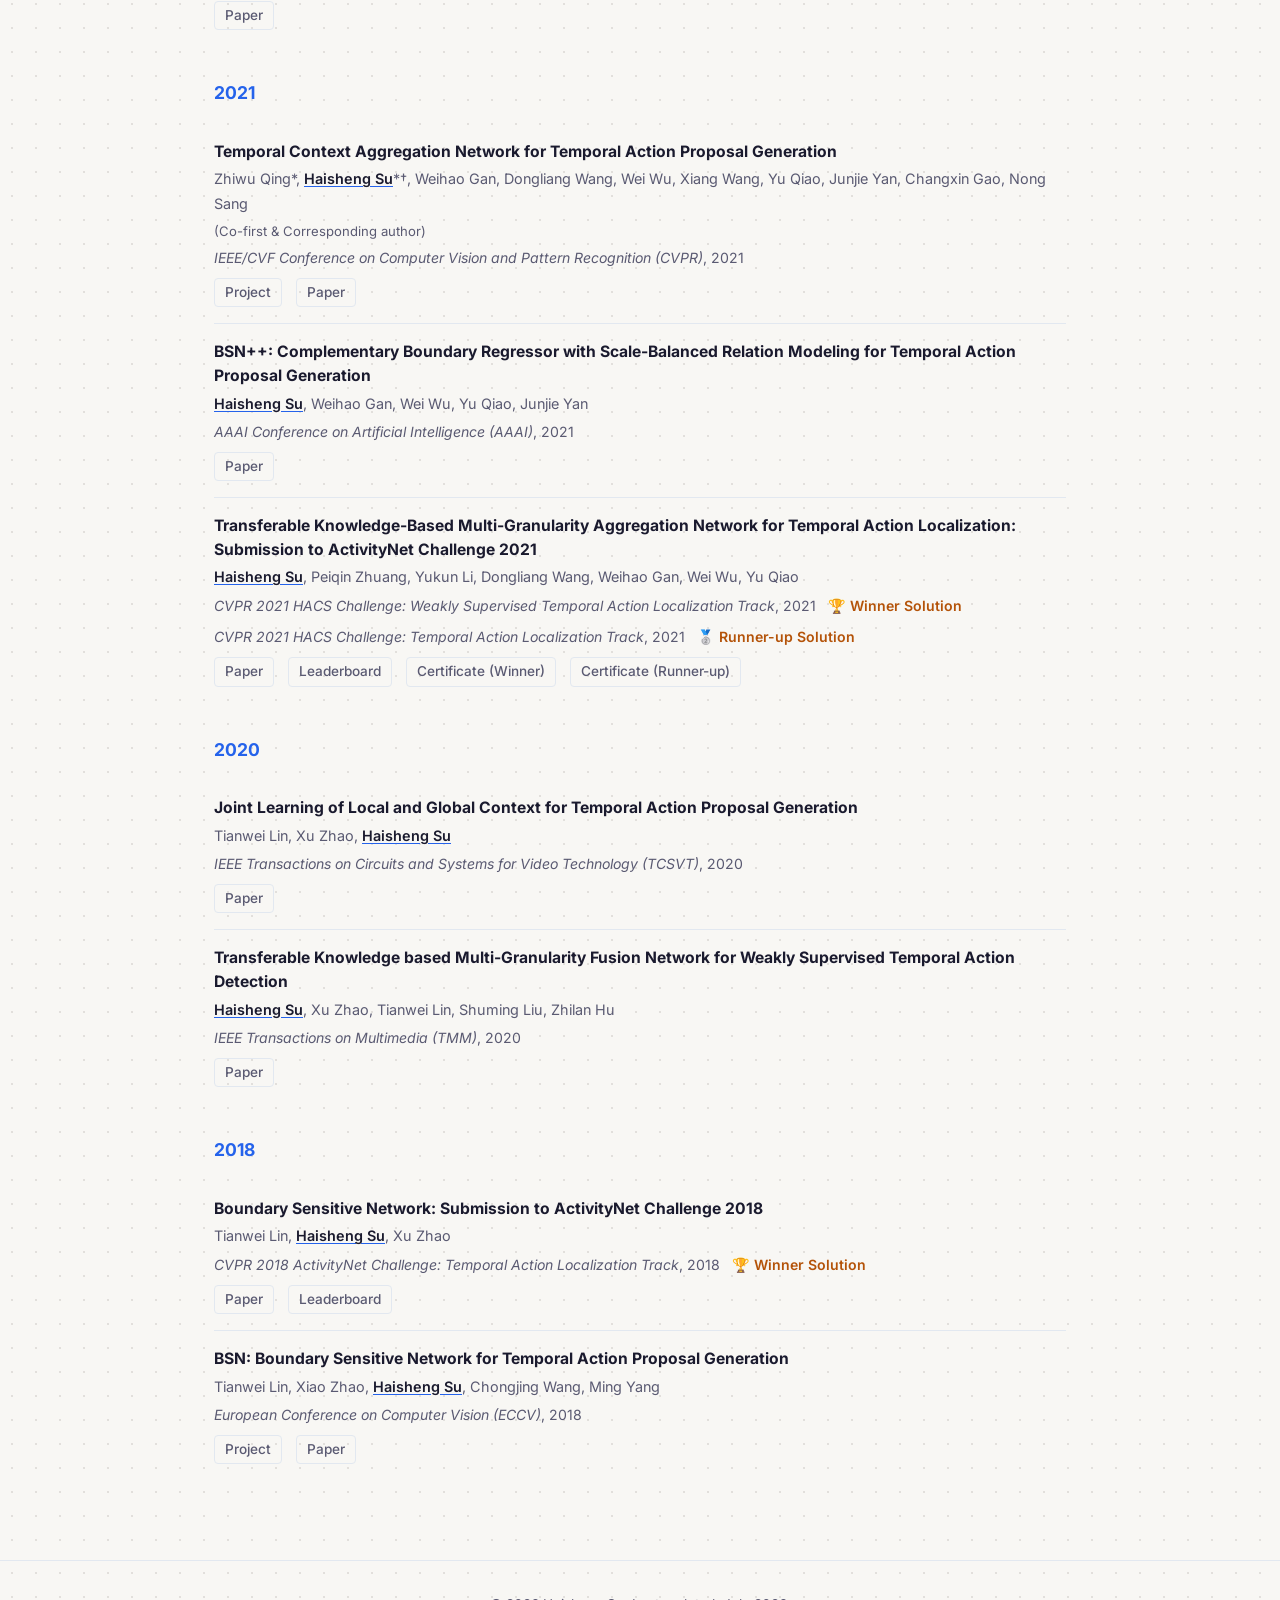
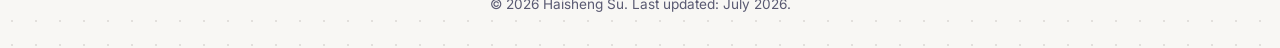
==== commit b9c54edf: "update" ====
--- a/publications.html
+++ b/publications.html
@@ -5,11 +5,11 @@
   <meta name="viewport" content="width=device-width, initial-scale=1.0">
   <meta name="description" content="Publications by Haisheng Su — Computer Vision, Autonomous Driving, and Embodied AI">
   <meta property="og:title" content="Selected Publications | Haisheng Su">
-  <meta property="og:description" content="Full publication list — 30+ papers, 2,400++ citations">
+  <meta property="og:description" content="Full publication list — 30+ papers, 2600+ citations">
   <meta property="og:image" content="assets/avatar.jpg">
   <title>Selected Publications | Haisheng Su</title>
   <link rel="icon" href="assets/avatar.jpg" type="image/jpeg">
-  <link rel="stylesheet" href="css/style.css">
+  <link rel="stylesheet" href="css/style.css?v=5">
   <link rel="preconnect" href="https://fonts.googleapis.com">
   <link rel="preconnect" href="https://fonts.gstatic.com" crossorigin>
   <link href="https://fonts.googleapis.com/css2?family=Inter:wght@400;500;600;700&family=Noto+Sans+SC:wght@400;500;600;700&display=swap" rel="stylesheet">
@@ -65,14 +65,44 @@
         <p class="page-back"><a href="index.html">← Back to homepage</a></p>
         <h1 class="section-title">Selected Publications</h1>
         <p class="section-subtitle">
-          30+ papers · 2,400++ citations · h-index 16 ·
+          30+ papers ·
+          <a class="scholar-live-badge" href="https://scholar.google.com/citations?user=OFrMZh8AAAAJ" target="_blank" rel="noopener" aria-label="View live Google Scholar citations">
+            <img src="https://img.shields.io/endpoint?url=https%3A%2F%2Fgoogle-scholar-badge.vercel.app%2Fcitations%3Fuser%3DOFrMZh8AAAAJ" alt="Live Google Scholar citation count">
+          </a>
+          · h-index 17 ·
           <a href="https://scholar.google.com/citations?user=OFrMZh8AAAAJ" target="_blank" rel="noopener">Full list on Google Scholar →</a>
         </p>
         <div class="pub-group">
           <h3 class="pub-year">2026</h3>
           <article class="pub-item">
             <div class="pub-title">
-              <strong>WorldScape Policy 2.0: Empowering Steerable World Action Modeling with Reasoning-Augmented Memory</strong>
+              <strong>Bench2Dex: Benchmarking Visuo-Tactile Bimanual Dexterous Manipulation Across Dexterous Hands</strong>
+            </div>
+            <div class="pub-authors">
+              Zhenjie Yang, Yideng Zhang, Dongjie Zhang, Chenyu Jiang, Xianshuai Liu, Yufeng Li, Zuhao Ge, Xingyu Jiao, Zheng Zhang, Kaiyu He, He Wang, Yuwen Zhong, Yi Deng, Muyun Jiang, Xianliang Huang, <span class="author-me">Haisheng Su</span>, Donghang Zhang, Jian Zhang, Xue Yang, Hongyang Li, Zuxuan Wu, Yu-Gang Jiang, Xiaosong Jia, Junchi Yan†
+            </div>
+            <div class="pub-venue"><em>arXiv preprint arXiv:2609.15726</em>, 2026</div>
+            <div class="pub-links">
+              <a href="https://bench2dex.github.io/" target="_blank" rel="noopener">Project</a>
+              <a href="https://arxiv.org/pdf/2609.15726v1" target="_blank" rel="noopener">Paper</a>
+            </div>
+          </article>
+          <article class="pub-item">
+            <div class="pub-title">
+              <strong>HandEdit: A Unified Benchmark for Egocentric Human-to-Robot Dexterous Hand Image Editing</strong>
+            </div>
+            <div class="pub-authors">
+              Zhenjie Yang, Xingyu Jiao, Guopeng Zhong, Shuzhe Yang, Shi Che, Chao Wu, Chenyu Jiang, Dongjie Zhang, Yideng Zhang, Zheng Zhang, Muyun Jiang, <span class="author-me">Haisheng Su</span>, Shuang Jin, Donghang Zhang, Chao Yang, Li Chen, Hongyang Li, Zuxuan Wu, Yu-Gang Jiang, Xiaosong Jia, Junchi Yan†
+            </div>
+            <div class="pub-venue"><em>Conference on Neural Information Processing Systems (NeurIPS)</em>, 2026</div>
+            <div class="pub-links">
+              <a href="https://handedit.github.io/" target="_blank" rel="noopener">Project</a>
+              <a href="https://arxiv.org/abs/2608.12122" target="_blank" rel="noopener">Paper</a>
+            </div>
+          </article>
+          <article class="pub-item">
+            <div class="pub-title">
+              <strong>WorldScape Policy 2.0: Empowering Steerable World Action Modeling with Reasoning-Augmented Memory and In-Context Learning</strong>
             </div>
             <div class="pub-authors">
               <span class="author-me">Haisheng Su</span>†, Zongdai Liu, Xin Jin, Haoxuan Dou, Chengming Hu, Baorun Li, Zhanwang Liu, Ruiyan Xu, Jianjie Fang, Xin Zhang, Zhenjie Yang, Xue Yang, Chen Gao, Junchi Yan, Yong Li, Wei Wu‡
@@ -114,7 +144,7 @@
               <strong>WorldScape Policy: Generalizable Robotic Learning via a Foundation World Model</strong>
             </div>
             <div class="pub-authors">
-              Manifold AI - WorldScape Team, <span class="author-me">Haisheng Su</span>, et al. <span class="pub-authors-note-inline">(First author &amp; Project lead)</span>
+              <span class="author-me">Haisheng Su</span>†, Yu Shang, Xin Zhang, Haoxuan Dou, Xin Jin, Honglin Zhang, Chen Gao, Yong Li, Wei Wu‡
             </div>
             <div class="pub-venue"><em>Technical Report</em>, 2026</div>
             <div class="pub-links">
@@ -129,7 +159,7 @@
             <div class="pub-authors">
               Yu Shang, Zhuohang Li, Yiding Ma, Weikang Su, Xin Jin, Ziyou Wang, Lei Jin, Xin Zhang, Yinzhou Tang, <span class="author-me">Haisheng Su</span>, Chen Gao, Wei Wu, Xihui Liu, Dhruv Shah, Zhaoxiang Zhang, Zhibo Chen, Jun Zhu, Yonghong Tian, Tat-Seng Chua, Wenwu Zhu, Yong Li
             </div>
-            <div class="pub-venue"><em>arXiv preprint arXiv:2602.08971</em>, 2026</div>
+            <div class="pub-venue"><em>AI Open</em>, 2026</div>
             <div class="pub-links">
               <a href="https://world-arena.ai/" target="_blank" rel="noopener">Project</a>
               <a href="https://arxiv.org/abs/2602.08971" target="_blank" rel="noopener">Paper</a>
--- a/css/style.css
+++ b/css/style.css
@@ -493,6 +493,25 @@
   color: var(--color-text);
 }
 
+.hero-bio a {
+  font-weight: 400;
+}
+
+.scholar-live-badge {
+  display: inline-flex;
+  margin-left: 6px;
+  vertical-align: -4px;
+}
+
+.scholar-live-badge img {
+  display: block;
+  height: 21px;
+}
+
+.scholar-live-badge:hover {
+  text-decoration: none;
+}
+
 .rep-project-list {
   margin: 0 0 12px;
   padding-left: 1.4em;
@@ -549,8 +568,11 @@
 }
 
 .publications-intro {
-  max-width: 720px;
+  width: 100%;
+  max-width: none;
   margin: 0;
+  text-align: justify;
+  text-justify: inter-word;
 }
 
 .publications-intro a {
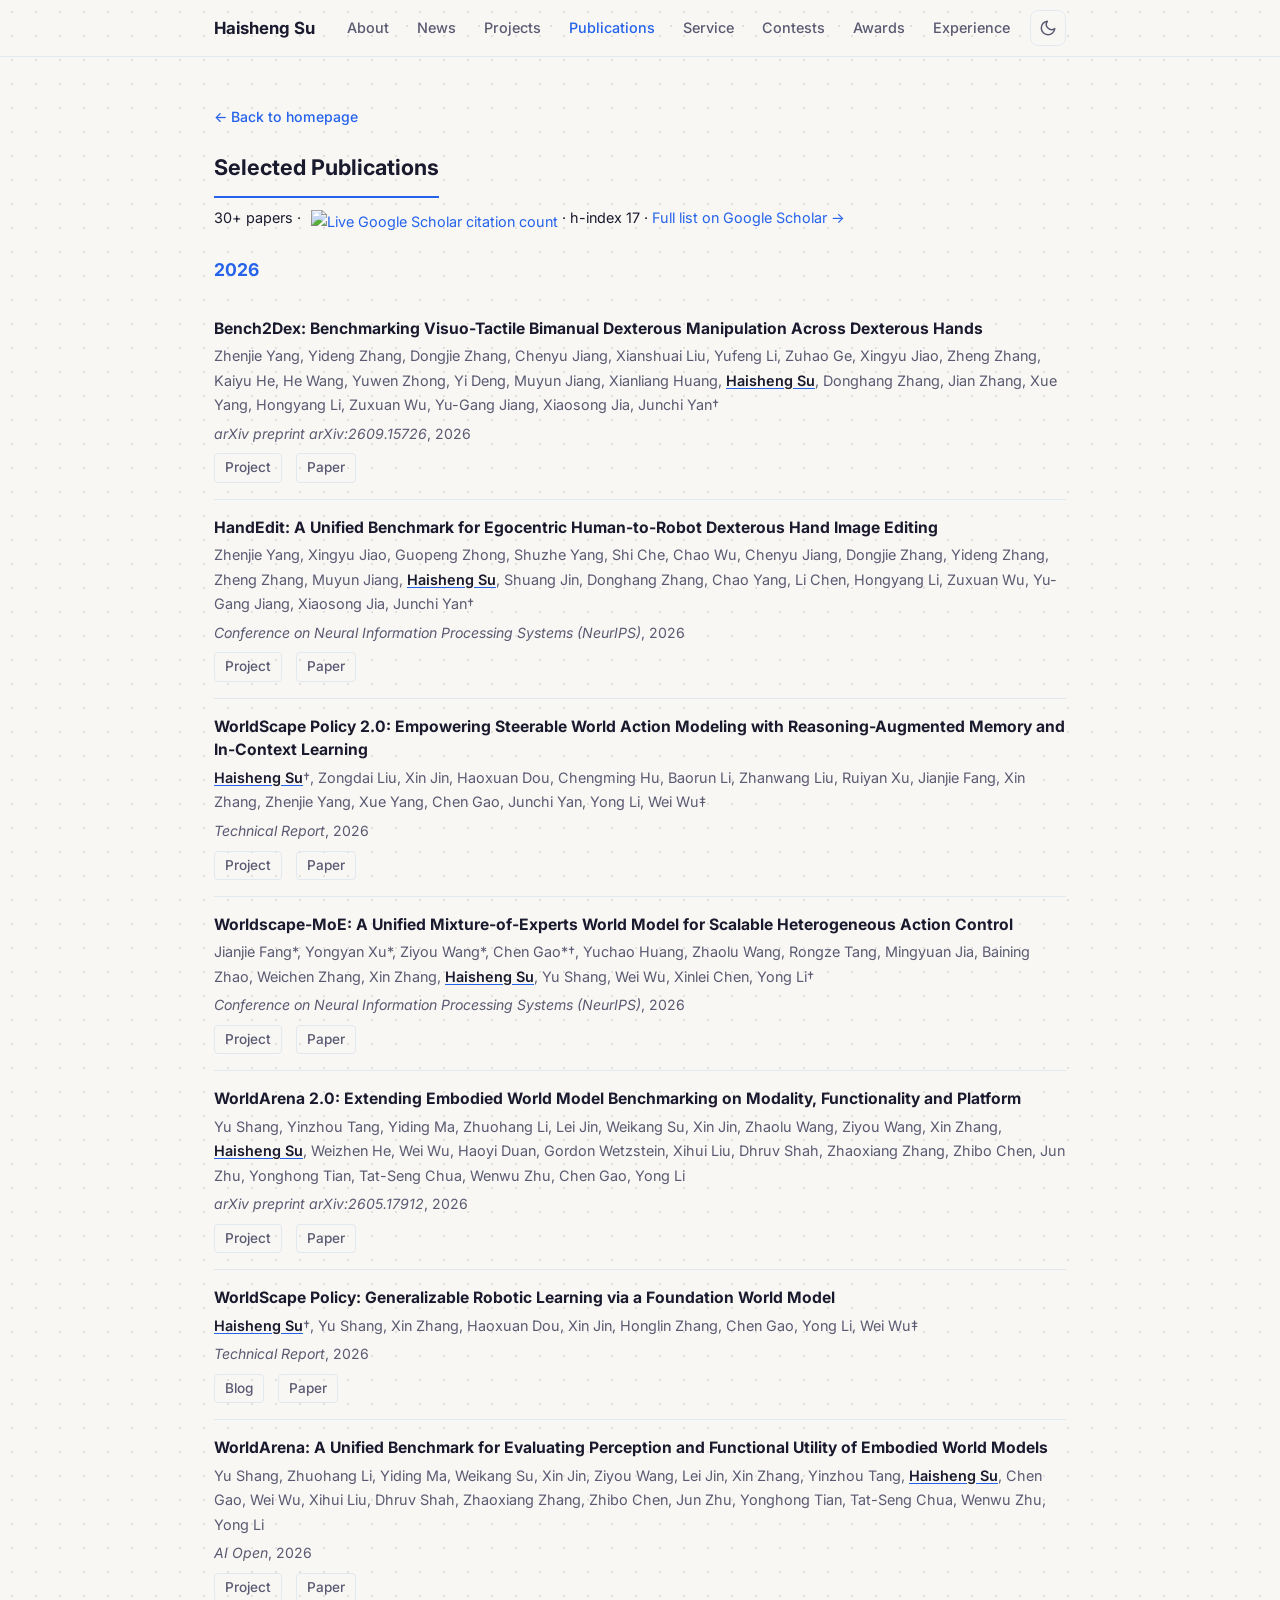
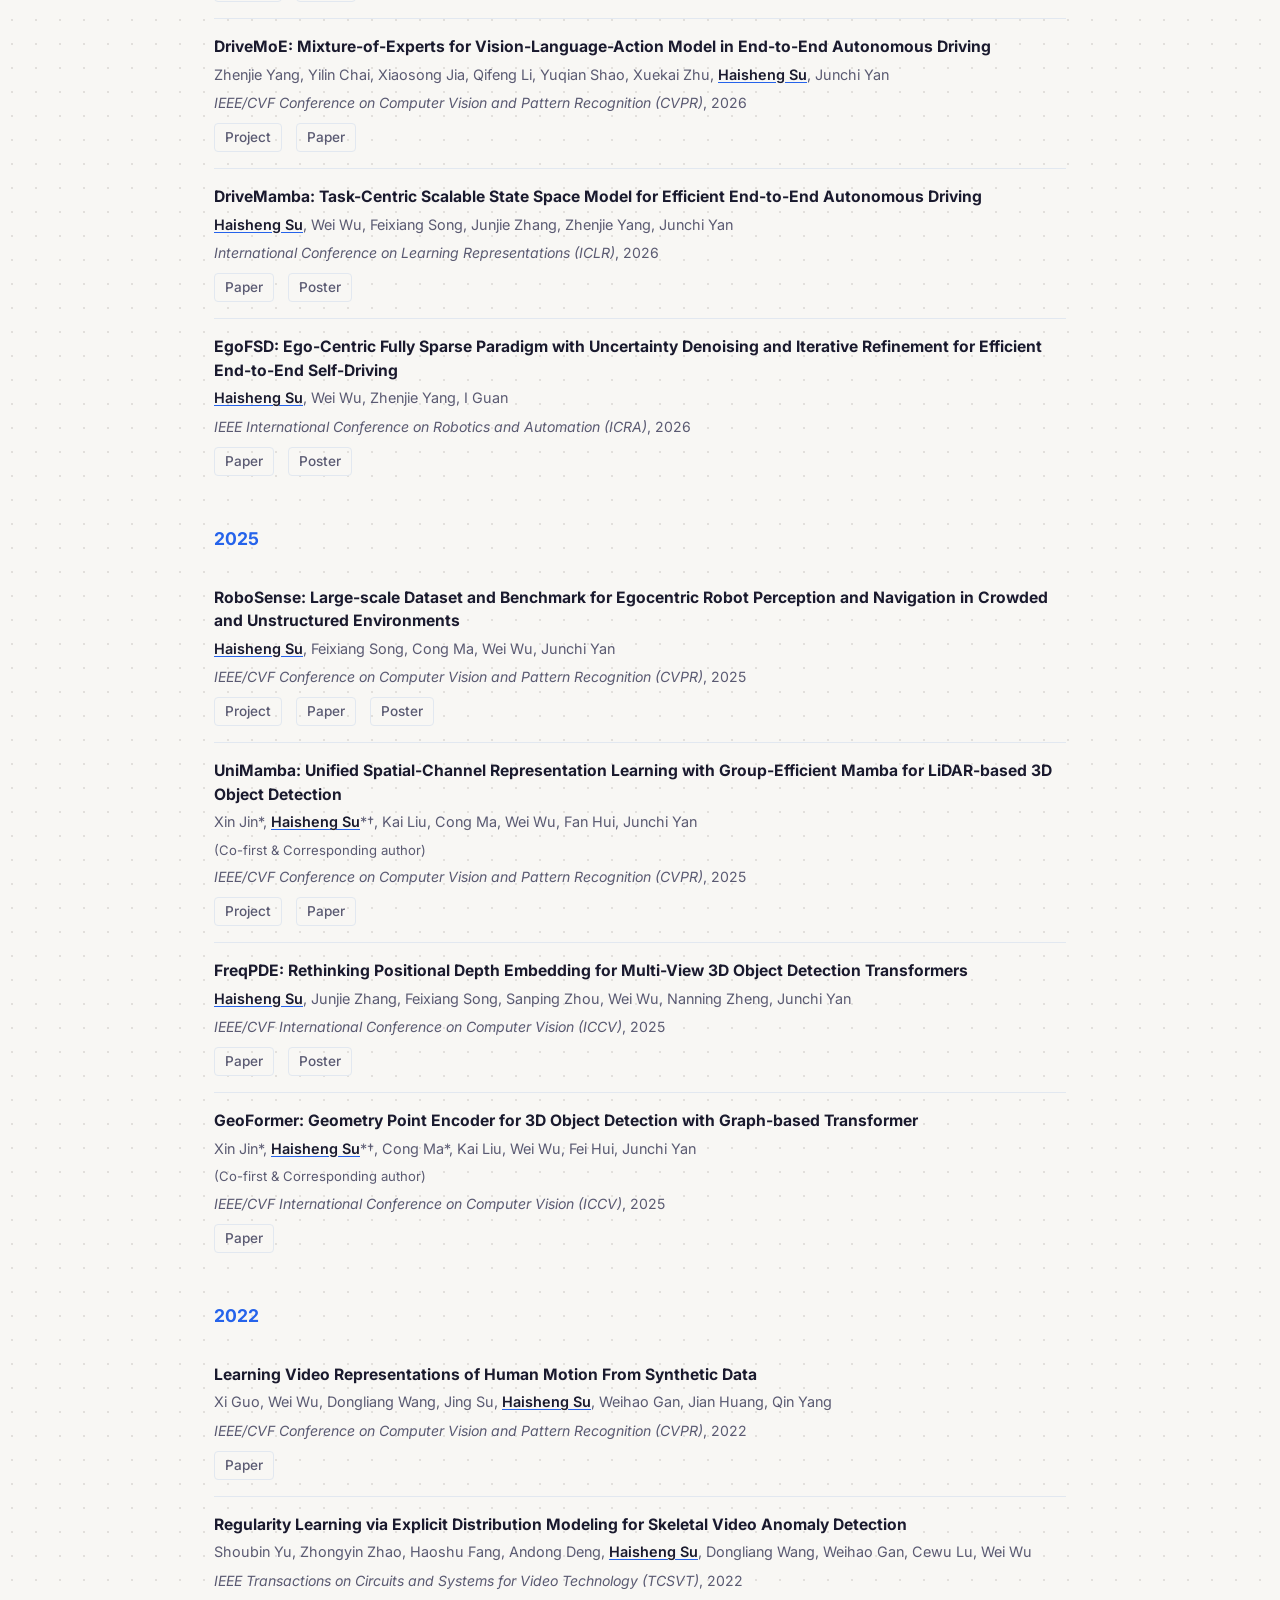
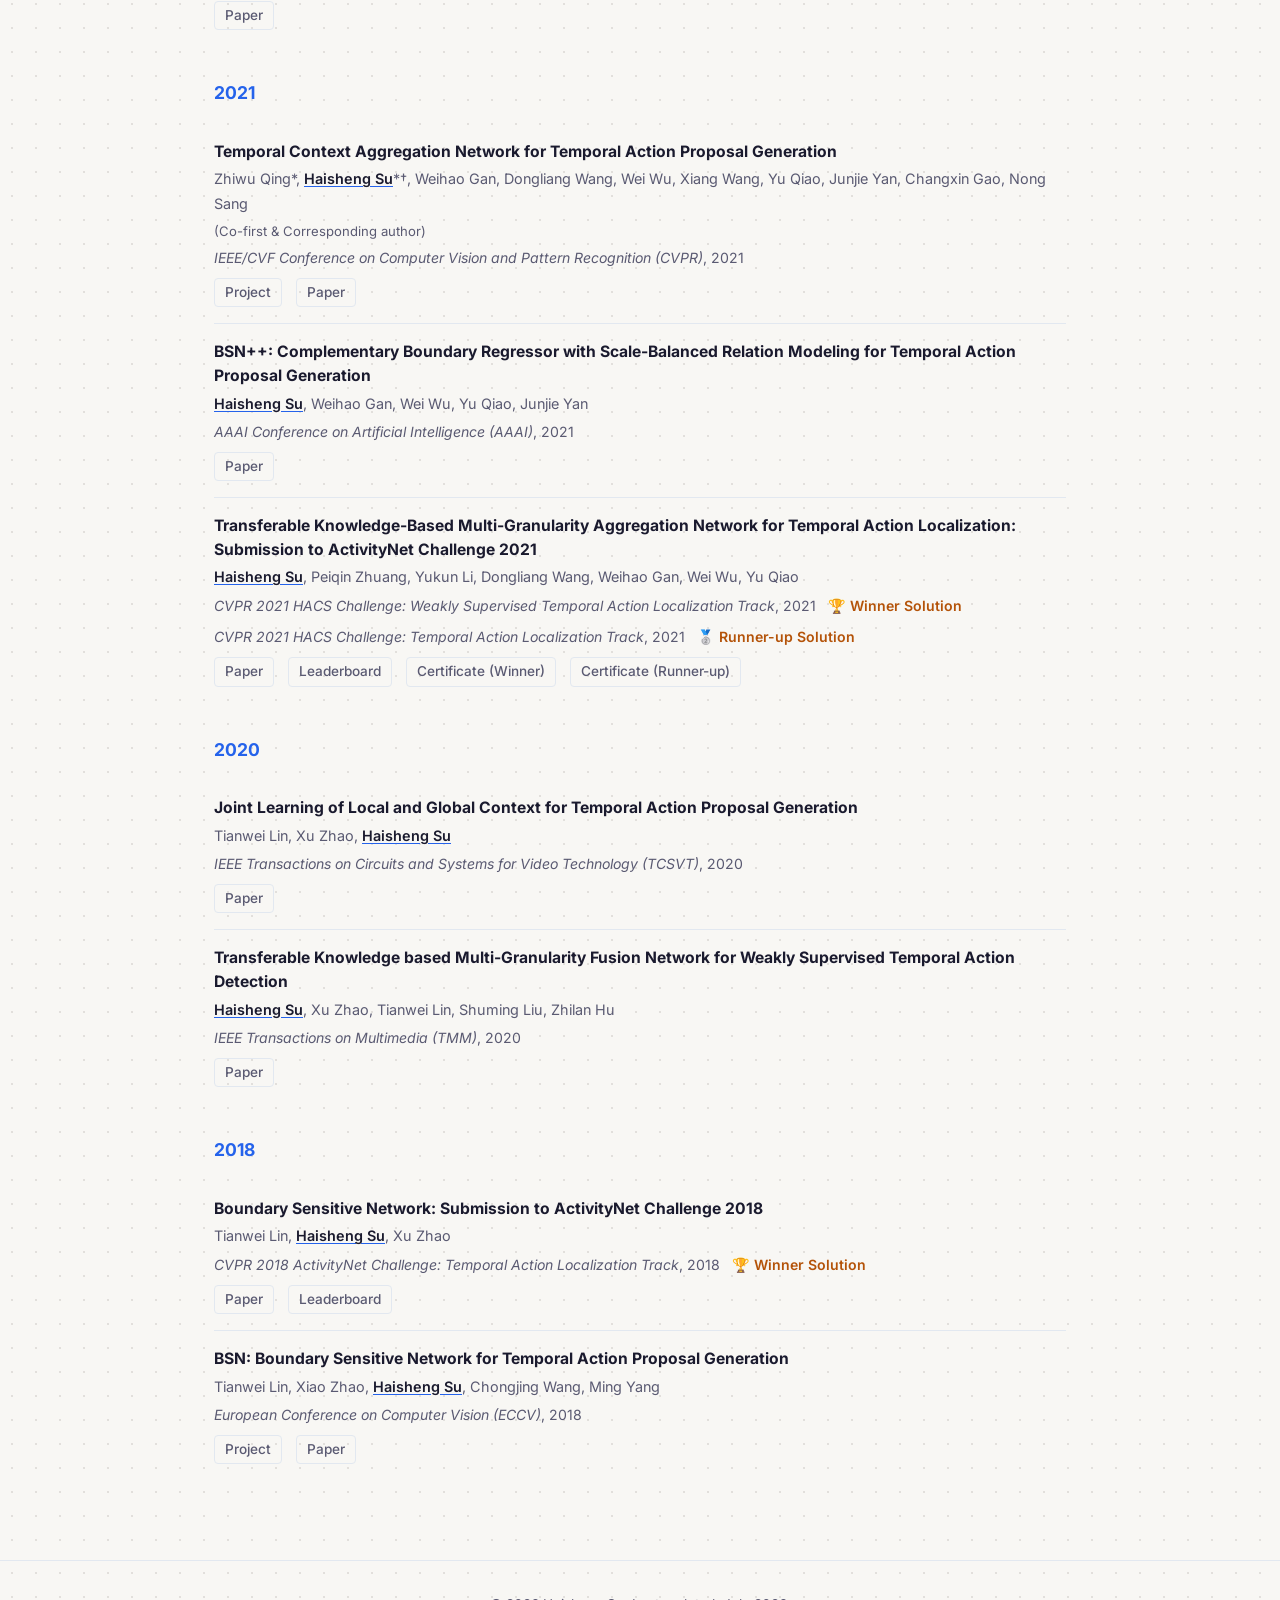
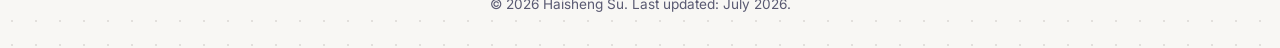
==== commit be609f1b: "update" ====
--- a/publications.html
+++ b/publications.html
@@ -120,7 +120,7 @@
             <div class="pub-authors">
               Jianjie Fang*, Yongyan Xu*, Ziyou Wang*, Chen Gao*†, Yuchao Huang, Zhaolu Wang, Rongze Tang, Mingyuan Jia, Baining Zhao, Weichen Zhang, Xin Zhang, <span class="author-me">Haisheng Su</span>, Yu Shang, Wei Wu, Xinlei Chen, Yong Li†
             </div>
-            <div class="pub-venue"><em>arXiv preprint arXiv:2607.03964</em>, 2026</div>
+            <div class="pub-venue"><em>Conference on Neural Information Processing Systems (NeurIPS)</em>, 2026</div>
             <div class="pub-links">
               <a href="https://worldscape-moe.com/" target="_blank" rel="noopener">Project</a>
               <a href="https://arxiv.org/abs/2607.03964" target="_blank" rel="noopener">Paper</a>
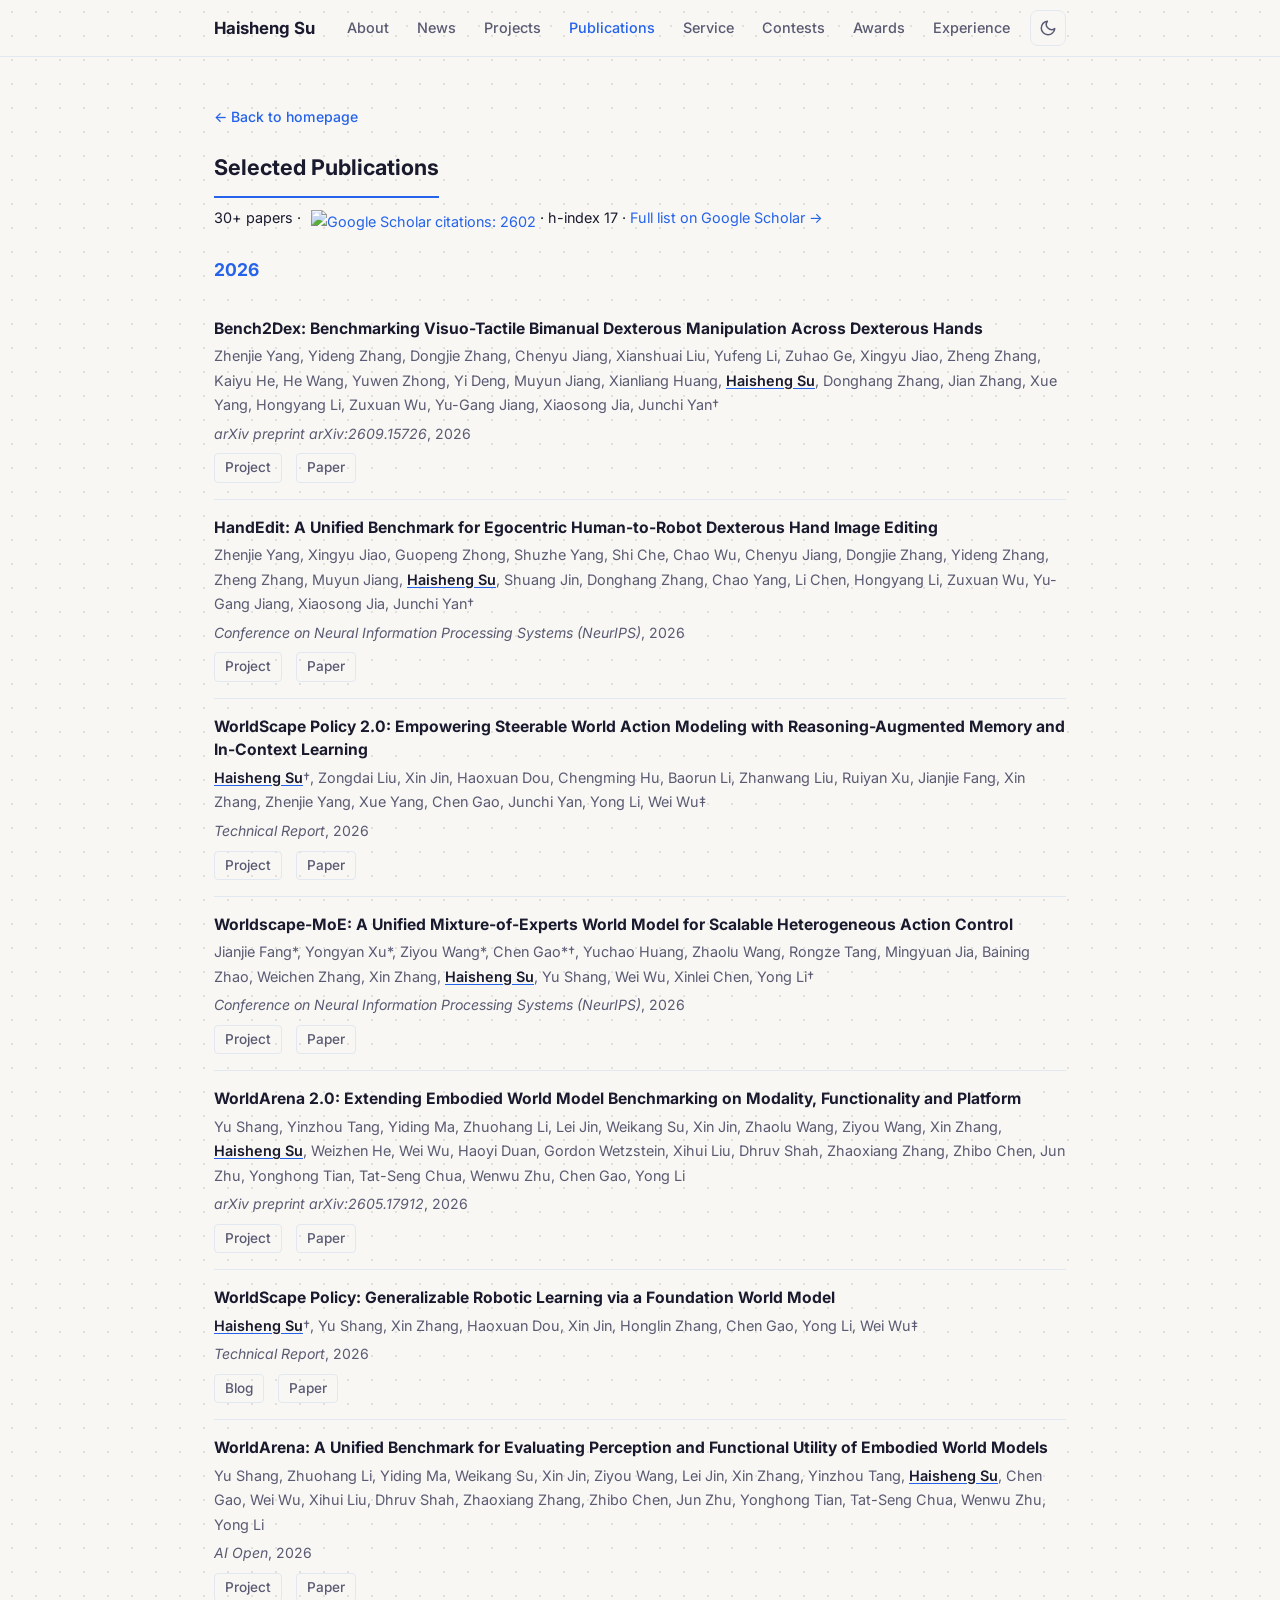
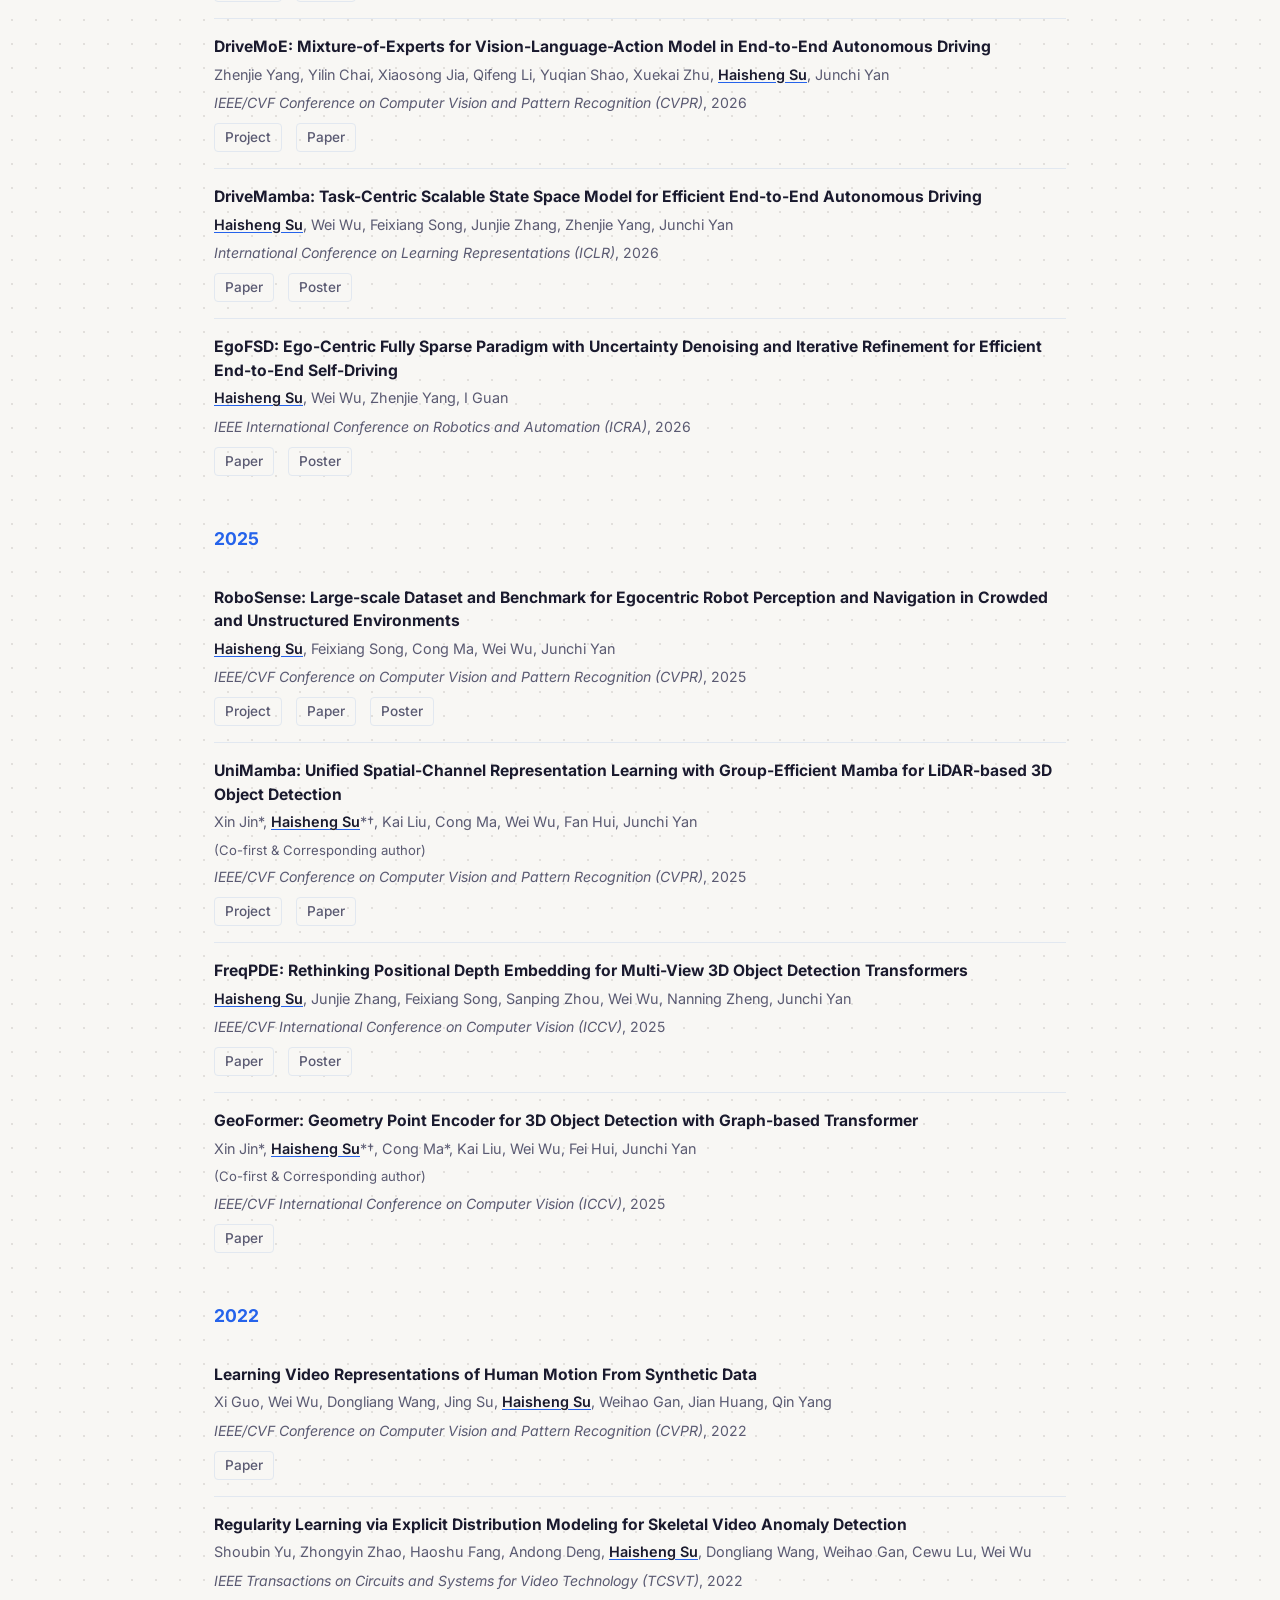
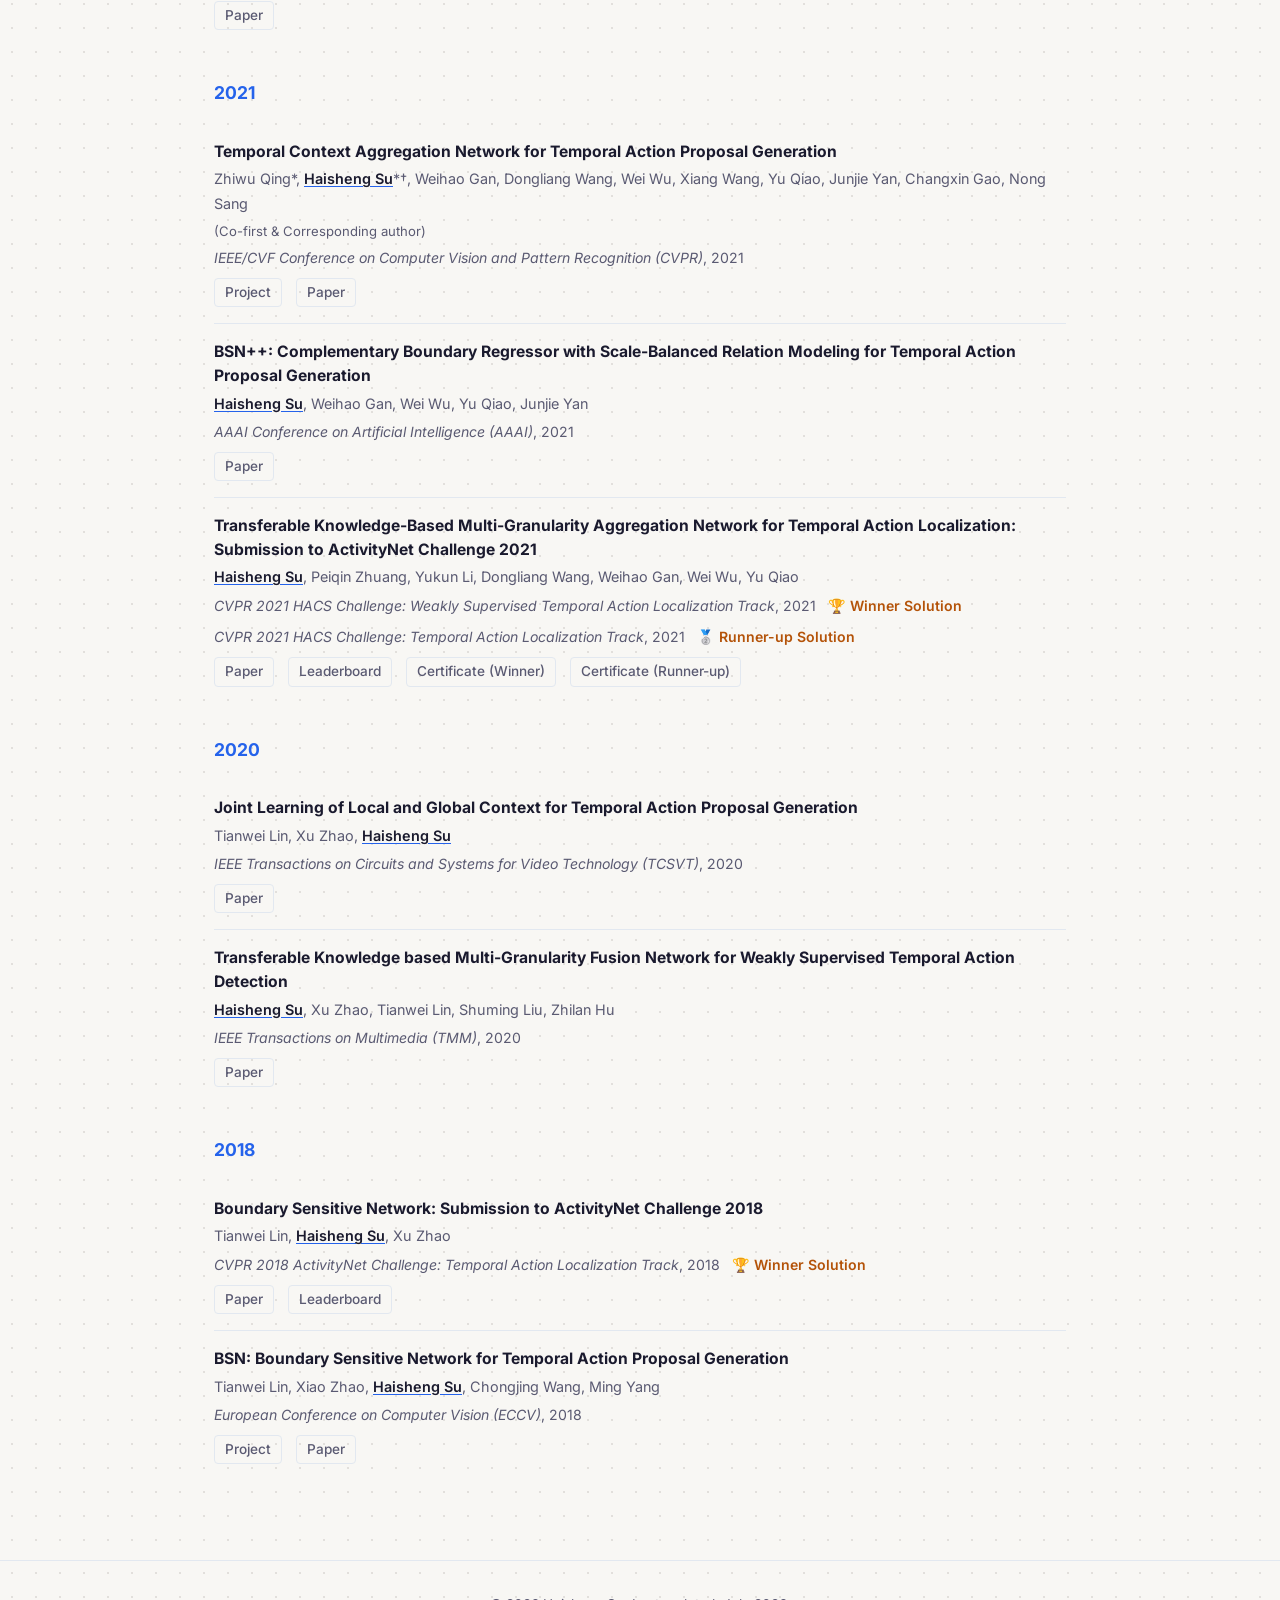
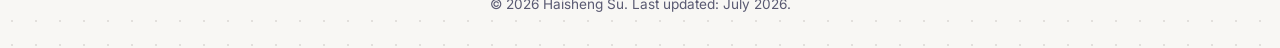
==== commit c0ca749f: "update" ====
--- a/publications.html
+++ b/publications.html
@@ -67,7 +67,7 @@
         <p class="section-subtitle">
           30+ papers ·
           <a class="scholar-live-badge" href="https://scholar.google.com/citations?user=OFrMZh8AAAAJ" target="_blank" rel="noopener" aria-label="View live Google Scholar citations">
-            <img src="https://img.shields.io/endpoint?url=https%3A%2F%2Fgoogle-scholar-badge.vercel.app%2Fcitations%3Fuser%3DOFrMZh8AAAAJ" alt="Live Google Scholar citation count">
+            <img src="https://img.shields.io/endpoint?url=https%3A%2F%2Fgoogle-scholar-badge.vercel.app%2Fcitations%3Fuser%3DOFrMZh8AAAAJ&amp;v=2602" alt="Google Scholar citations: 2602">
           </a>
           · h-index 17 ·
           <a href="https://scholar.google.com/citations?user=OFrMZh8AAAAJ" target="_blank" rel="noopener">Full list on Google Scholar →</a>
